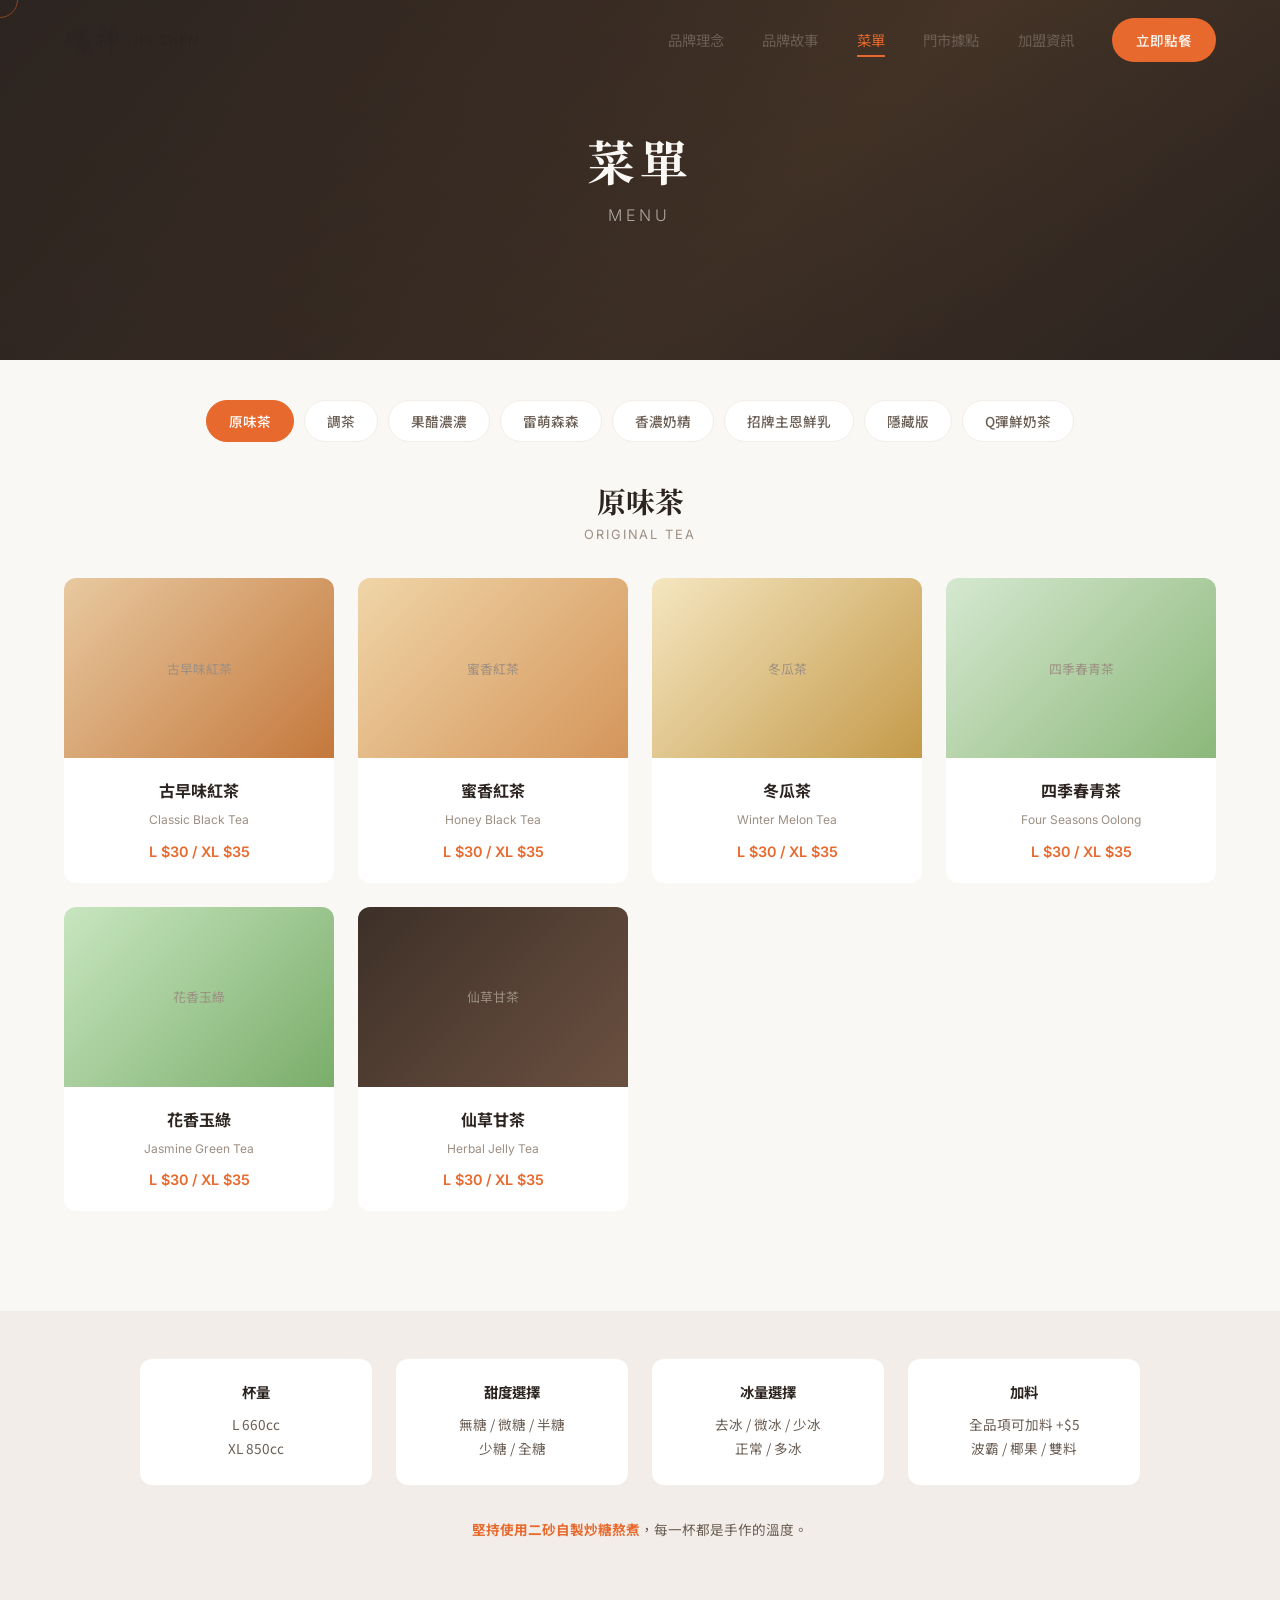
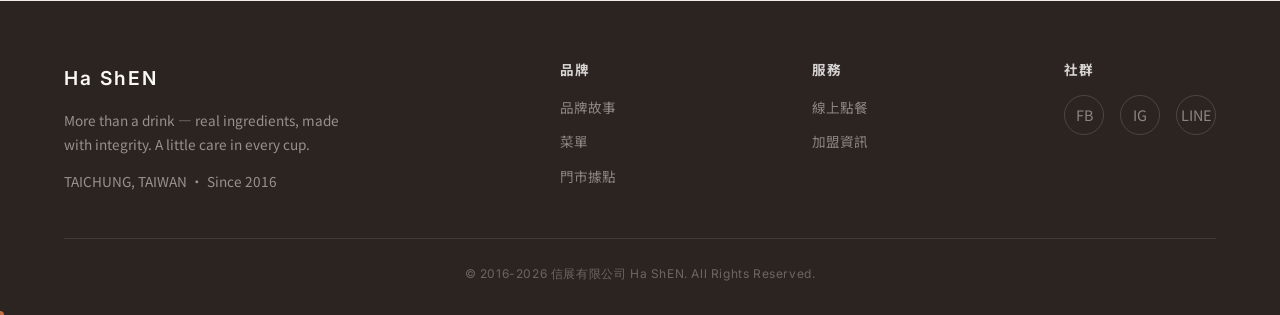
==== pages/menu.html @ 4e1b878f "Initial commit: 喝神手作茶飲 Ha ShEN 品牌官網" ====
<!DOCTYPE html>
<html lang="zh-Hant">
<head>
  <meta charset="UTF-8">
  <meta name="viewport" content="width=device-width, initial-scale=1.0">
  <meta name="description" content="喝神手作茶飲 Ha ShEN 完整菜單 — 原味茶、調茶、鮮奶茶、波霸系列，堅持手作好茶。">
  <meta name="keywords" content="喝神,Ha ShEN,菜單,手作茶飲,波霸鮮奶茶,台中飲料">
  <meta property="og:title" content="菜單 — 喝神手作茶飲 Ha ShEN">
  <meta property="og:description" content="嚴選原料、用心調製，從原味茶到招牌鮮奶系列，每一杯都是手作的堅持。">
  <meta property="og:type" content="website">
  <title>菜單 — 喝神手作茶飲 Ha ShEN</title>

  <!-- Google Fonts -->
  <link rel="preconnect" href="https://fonts.googleapis.com">
  <link rel="preconnect" href="https://fonts.gstatic.com" crossorigin>
  <link href="https://fonts.googleapis.com/css2?family=Inter:wght@300;400;500;600;700&family=Noto+Sans+TC:wght@300;400;500;700&family=Noto+Serif+TC:wght@400;600;700&family=Ma+Shan+Zheng&family=Liu+Jian+Mao+Cao&display=swap" rel="stylesheet">
  <link href="https://fonts.googleapis.com/css2?family=Ma+Shan+Zheng&display=swap" rel="stylesheet">
  <link href="https://fonts.googleapis.com/css2?family=Liu+Jian+Mao+Cao&display=swap" rel="stylesheet">

  <!-- Styles -->
  <link rel="stylesheet" href="../css/style.css">
  <link rel="stylesheet" href="../css/pages.css">

  <style>
    /* ===== Menu Page Hero ===== */
    .menu-hero {
      position: relative;
      height: 40vh;
      min-height: 320px;
      display: flex;
      align-items: center;
      justify-content: center;
      background: var(--color-bg-dark);
      overflow: hidden;
    }

    .menu-hero-bg {
      position: absolute;
      top: 0; left: 0; width: 100%; height: 100%;
      background: linear-gradient(135deg, #2C2420 0%, #3d2e24 40%, #4a3728 60%, #2C2420 100%);
    }

    .menu-hero-overlay {
      position: absolute;
      top: 0; left: 0; width: 100%; height: 100%;
      background: linear-gradient(180deg, rgba(44,36,32,0.2) 0%, rgba(44,36,32,0.5) 100%);
    }

    .menu-hero-content {
      position: relative;
      z-index: 2;
      text-align: center;
      color: var(--color-text-inverse);
    }

    .menu-hero-content h1 {
      font-family: var(--font-display);
      font-size: clamp(2rem, 5vw, 3rem);
      color: var(--color-text-inverse);
      margin-bottom: 8px;
      letter-spacing: 0.1em;
    }

    .menu-hero-content .menu-hero-en {
      font-family: var(--font-english);
      font-size: clamp(0.85rem, 1.5vw, 1rem);
      font-weight: 300;
      letter-spacing: 0.25em;
      opacity: 0.6;
      text-transform: uppercase;
    }

    /* ===== Category Tabs ===== */
    .menu-tabs-section {
      padding: 40px clamp(24px, 5vw, 80px) 0;
      background: var(--color-bg-primary);
    }

    .menu-tabs {
      display: flex;
      flex-wrap: wrap;
      justify-content: center;
      gap: 10px;
      max-width: 1200px;
      margin: 0 auto;
    }

    .menu-tab-btn {
      font-family: var(--font-heading);
      font-size: 0.85rem;
      font-weight: 500;
      padding: 10px 22px;
      border: 1.5px solid var(--color-bg-secondary);
      border-radius: var(--radius-full);
      background: var(--color-bg-card);
      color: var(--color-text-secondary);
      cursor: pointer;
      transition: all var(--duration-fast) var(--ease-smooth);
      white-space: nowrap;
    }

    .menu-tab-btn:hover {
      border-color: var(--color-brand-light);
      color: var(--color-brand);
    }

    .menu-tab-btn.active {
      background: var(--color-brand);
      color: #fff;
      border-color: var(--color-brand);
    }

    /* ===== Menu Grid ===== */
    .menu-content-section {
      padding: 40px clamp(24px, 5vw, 80px) clamp(60px, 10vw, 100px);
      background: var(--color-bg-primary);
    }

    .menu-panel {
      display: none;
      max-width: 1200px;
      margin: 0 auto;
    }

    .menu-panel.active {
      display: block;
    }

    .menu-panel-header {
      text-align: center;
      margin-bottom: 32px;
    }

    .menu-panel-header h2 {
      font-family: var(--font-display);
      font-size: clamp(1.3rem, 3vw, 1.8rem);
      margin-bottom: 4px;
    }

    .menu-panel-header .menu-panel-en {
      font-family: var(--font-english);
      font-size: 0.8rem;
      color: var(--color-text-tertiary);
      letter-spacing: 0.15em;
      text-transform: uppercase;
    }

    .menu-grid {
      display: grid;
      grid-template-columns: repeat(4, 1fr);
      gap: 24px;
    }

    .menu-card {
      background: var(--color-bg-card);
      border-radius: var(--radius-md);
      overflow: hidden;
      transition: all 0.4s var(--ease-smooth);
    }

    .menu-card:hover {
      transform: translateY(-6px);
      box-shadow: 0 20px 40px rgba(44, 36, 32, 0.1);
    }

    .menu-card-image {
      height: 180px;
      display: flex;
      align-items: center;
      justify-content: center;
      color: var(--color-text-tertiary);
      font-size: 0.8rem;
    }

    .menu-card-info {
      padding: 18px;
      text-align: center;
    }

    .menu-card-name {
      font-family: var(--font-heading);
      font-size: 1rem;
      font-weight: 700;
      margin-bottom: 4px;
      color: var(--color-text-primary);
    }

    .menu-card-name-en {
      font-family: var(--font-english);
      font-size: 0.75rem;
      color: var(--color-text-tertiary);
      margin-bottom: 8px;
    }

    .menu-card-price {
      font-family: var(--font-english);
      font-size: 0.9rem;
      font-weight: 600;
      color: var(--color-brand);
    }

    /* ===== Menu Info Footer ===== */
    .menu-info-section {
      padding: 48px clamp(24px, 5vw, 80px) 60px;
      background: var(--color-bg-secondary);
    }

    .menu-info-grid {
      display: grid;
      grid-template-columns: repeat(auto-fit, minmax(220px, 1fr));
      gap: 24px;
      max-width: 1000px;
      margin: 0 auto 32px;
    }

    .menu-info-card {
      background: var(--color-bg-card);
      border-radius: var(--radius-md);
      padding: 24px;
      text-align: center;
    }

    .menu-info-card h4 {
      font-family: var(--font-heading);
      font-size: 0.9rem;
      font-weight: 700;
      margin-bottom: 10px;
      color: var(--color-text-primary);
    }

    .menu-info-card p {
      font-size: 0.85rem;
      color: var(--color-text-secondary);
      line-height: 1.8;
    }

    .menu-note {
      text-align: center;
      max-width: 600px;
      margin: 0 auto;
      font-size: 0.85rem;
      color: var(--color-text-secondary);
      line-height: 1.8;
    }

    .menu-note strong {
      color: var(--color-brand);
    }

    /* ===== Responsive ===== */
    @media (max-width: 1024px) {
      .menu-grid {
        grid-template-columns: repeat(3, 1fr);
      }
    }

    @media (max-width: 768px) {
      .menu-grid {
        grid-template-columns: repeat(2, 1fr);
        gap: 16px;
      }

      .menu-tabs {
        gap: 8px;
      }

      .menu-tab-btn {
        font-size: 0.8rem;
        padding: 8px 16px;
      }

      .menu-card-image {
        height: 140px;
      }
    }

    @media (max-width: 480px) {
      .menu-grid {
        grid-template-columns: repeat(2, 1fr);
        gap: 12px;
      }

      .menu-card-info {
        padding: 14px 12px;
      }

      .menu-card-name {
        font-size: 0.9rem;
      }
    }
  </style>
  <link href="https://fonts.googleapis.com/css2?family=Ma+Shan+Zheng&display=swap" rel="stylesheet">
  <link href="https://fonts.googleapis.com/css2?family=Liu+Jian+Mao+Cao&display=swap" rel="stylesheet">
  </head>
<body>

  <!-- ========== NAVIGATION ========== -->
  <nav class="navbar scrolled">
    <a href="../index.html" class="nav-logo">
      <span class="nav-logo-calligraphy">喝神</span>
      <span class="nav-logo-text">Ha ShEN</span>
    </a>

    <div class="nav-links">
      <a href="../index.html#philosophy" class="nav-link">品牌理念</a>
      <a href="about.html" class="nav-link">品牌故事</a>
      <a href="menu.html" class="nav-link active">菜單</a>
      <a href="stores.html" class="nav-link">門市據點</a>
      <a href="franchise.html" class="nav-link">加盟資訊</a>
      <a href="order.html" class="nav-order-btn">立即點餐</a>
    </div>

    <button class="nav-toggle" aria-label="選單">
      <span></span>
      <span></span>
      <span></span>
    </button>
  </nav>

  <!-- ========== HERO ========== -->
  <section class="menu-hero">
    <div class="menu-hero-bg"></div>
    <div class="menu-hero-overlay"></div>
    <div class="menu-hero-content reveal">
      <h1>菜單</h1>
      <p class="menu-hero-en">Menu</p>
    </div>
  </section>

  <!-- ========== CATEGORY TABS ========== -->
  <div class="menu-tabs-section reveal">
    <div class="menu-tabs">
      <button class="menu-tab-btn active" data-tab="original">原味茶</button>
      <button class="menu-tab-btn" data-tab="blended">調茶</button>
      <button class="menu-tab-btn" data-tab="vinegar">果醋濃濃</button>
      <button class="menu-tab-btn" data-tab="lemon">雷萌森森</button>
      <button class="menu-tab-btn" data-tab="creamy">香濃奶精</button>
      <button class="menu-tab-btn" data-tab="fresh-milk">招牌主恩鮮乳</button>
      <button class="menu-tab-btn" data-tab="hidden">隱藏版</button>
      <button class="menu-tab-btn" data-tab="boba">Q彈鮮奶茶</button>
    </div>
  </div>

  <!-- ========== MENU PANELS ========== -->
  <div class="menu-content-section">

    <!-- 原味茶 Original Tea -->
    <div class="menu-panel active" id="panel-original">
      <div class="menu-panel-header reveal">
        <h2>原味茶</h2>
        <p class="menu-panel-en">Original Tea</p>
      </div>
      <div class="menu-grid stagger-children">
        <div class="menu-card reveal">
          <div class="menu-card-image" style="background:linear-gradient(135deg,#e8c9a0,#c4783c);">古早味紅茶</div>
          <div class="menu-card-info">
            <div class="menu-card-name">古早味紅茶</div>
            <div class="menu-card-name-en">Classic Black Tea</div>
            <div class="menu-card-price">L $30 / XL $35</div>
          </div>
        </div>
        <div class="menu-card reveal">
          <div class="menu-card-image" style="background:linear-gradient(135deg,#f0d5a8,#d4955a);">蜜香紅茶</div>
          <div class="menu-card-info">
            <div class="menu-card-name">蜜香紅茶</div>
            <div class="menu-card-name-en">Honey Black Tea</div>
            <div class="menu-card-price">L $30 / XL $35</div>
          </div>
        </div>
        <div class="menu-card reveal">
          <div class="menu-card-image" style="background:linear-gradient(135deg,#f5e6c0,#c49a4a);">冬瓜茶</div>
          <div class="menu-card-info">
            <div class="menu-card-name">冬瓜茶</div>
            <div class="menu-card-name-en">Winter Melon Tea</div>
            <div class="menu-card-price">L $30 / XL $35</div>
          </div>
        </div>
        <div class="menu-card reveal">
          <div class="menu-card-image" style="background:linear-gradient(135deg,#d5e8d0,#8cb87a);">四季春青茶</div>
          <div class="menu-card-info">
            <div class="menu-card-name">四季春青茶</div>
            <div class="menu-card-name-en">Four Seasons Oolong</div>
            <div class="menu-card-price">L $30 / XL $35</div>
          </div>
        </div>
        <div class="menu-card reveal">
          <div class="menu-card-image" style="background:linear-gradient(135deg,#c8e6c0,#7aad6a);">花香玉綠</div>
          <div class="menu-card-info">
            <div class="menu-card-name">花香玉綠</div>
            <div class="menu-card-name-en">Jasmine Green Tea</div>
            <div class="menu-card-price">L $30 / XL $35</div>
          </div>
        </div>
        <div class="menu-card reveal">
          <div class="menu-card-image" style="background:linear-gradient(135deg,#3d3028,#6b5040);">仙草甘茶</div>
          <div class="menu-card-info">
            <div class="menu-card-name">仙草甘茶</div>
            <div class="menu-card-name-en">Herbal Jelly Tea</div>
            <div class="menu-card-price">L $30 / XL $35</div>
          </div>
        </div>
      </div>
    </div>

    <!-- 調茶 Blended Tea -->
    <div class="menu-panel" id="panel-blended">
      <div class="menu-panel-header reveal">
        <h2>調茶</h2>
        <p class="menu-panel-en">Blended Tea</p>
      </div>
      <div class="menu-grid stagger-children">
        <div class="menu-card reveal">
          <div class="menu-card-image" style="background:linear-gradient(135deg,#d5c8b0,#a08060);">文山青紅茶</div>
          <div class="menu-card-info">
            <div class="menu-card-name">文山青紅茶</div>
            <div class="menu-card-name-en">Wenshan Oolong Black Tea</div>
            <div class="menu-card-price">L $30 / XL $35</div>
          </div>
        </div>
        <div class="menu-card reveal">
          <div class="menu-card-image" style="background:linear-gradient(135deg,#f5edd8,#d4b88a);">紅茶豆漿</div>
          <div class="menu-card-info">
            <div class="menu-card-name">紅茶豆漿</div>
            <div class="menu-card-name-en">Black Tea Soy Milk</div>
            <div class="menu-card-price">L $45 / XL $50</div>
          </div>
        </div>
        <div class="menu-card reveal">
          <div class="menu-card-image" style="background:linear-gradient(135deg,#f5e8c0,#d4b06a);">冬瓜豆漿</div>
          <div class="menu-card-info">
            <div class="menu-card-name">冬瓜豆漿</div>
            <div class="menu-card-name-en">Winter Melon Soy Milk</div>
            <div class="menu-card-price">L $45 / XL $50</div>
          </div>
        </div>
        <div class="menu-card reveal">
          <div class="menu-card-image" style="background:linear-gradient(135deg,#e8c9a0,#b08050);">冬瓜紅茶</div>
          <div class="menu-card-info">
            <div class="menu-card-name">冬瓜紅茶</div>
            <div class="menu-card-name-en">Winter Melon Black Tea</div>
            <div class="menu-card-price">L $30 / XL $35</div>
          </div>
        </div>
        <div class="menu-card reveal">
          <div class="menu-card-image" style="background:linear-gradient(135deg,#d0e0c0,#90a870);">冬瓜青茶</div>
          <div class="menu-card-info">
            <div class="menu-card-name">冬瓜青茶</div>
            <div class="menu-card-name-en">Winter Melon Oolong</div>
            <div class="menu-card-price">L $30 / XL $35</div>
          </div>
        </div>
        <div class="menu-card reveal">
          <div class="menu-card-image" style="background:linear-gradient(135deg,#f5e4c0,#e2c060);">冬瓜多多</div>
          <div class="menu-card-info">
            <div class="menu-card-name">冬瓜多多</div>
            <div class="menu-card-name-en">Winter Melon Yakult</div>
            <div class="menu-card-price">L $50 / XL $55</div>
          </div>
        </div>
        <div class="menu-card reveal">
          <div class="menu-card-image" style="background:linear-gradient(135deg,#c8e0b8,#88b868);">青茶多多</div>
          <div class="menu-card-info">
            <div class="menu-card-name">青茶多多</div>
            <div class="menu-card-name-en">Oolong Yakult</div>
            <div class="menu-card-price">L $50 / XL $55</div>
          </div>
        </div>
        <div class="menu-card reveal">
          <div class="menu-card-image" style="background:linear-gradient(135deg,#c0e8b0,#78b060);">綠茶多多</div>
          <div class="menu-card-info">
            <div class="menu-card-name">綠茶多多</div>
            <div class="menu-card-name-en">Green Tea Yakult</div>
            <div class="menu-card-price">L $50 / XL $55</div>
          </div>
        </div>
        <div class="menu-card reveal">
          <div class="menu-card-image" style="background:linear-gradient(135deg,#4a3828,#7a5840);">仙草甘紅茶</div>
          <div class="menu-card-info">
            <div class="menu-card-name">仙草甘紅茶</div>
            <div class="menu-card-name-en">Herbal Jelly Black Tea</div>
            <div class="menu-card-price">L $30 / XL $35</div>
          </div>
        </div>
        <div class="menu-card reveal">
          <div class="menu-card-image" style="background:linear-gradient(135deg,#5a4830,#8a6848);">仙草甘冬瓜</div>
          <div class="menu-card-info">
            <div class="menu-card-name">仙草甘冬瓜</div>
            <div class="menu-card-name-en">Herbal Jelly Winter Melon</div>
            <div class="menu-card-price">L $30 / XL $35</div>
          </div>
        </div>
      </div>
    </div>

    <!-- 果醋濃濃 Fruit Vinegar -->
    <div class="menu-panel" id="panel-vinegar">
      <div class="menu-panel-header reveal">
        <h2>果醋濃濃</h2>
        <p class="menu-panel-en">Fruit Vinegar</p>
      </div>
      <div class="menu-grid stagger-children">
        <div class="menu-card reveal">
          <div class="menu-card-image" style="background:linear-gradient(135deg,#f5d0b0,#d4704a);">蘋果醋飲</div>
          <div class="menu-card-info">
            <div class="menu-card-name">蘋果醋飲</div>
            <div class="menu-card-name-en">Apple Vinegar Drink</div>
            <div class="menu-card-price">$45</div>
          </div>
        </div>
        <div class="menu-card reveal">
          <div class="menu-card-image" style="background:linear-gradient(135deg,#e8a0a0,#c04060);">蔓越莓醋飲</div>
          <div class="menu-card-info">
            <div class="menu-card-name">蔓越莓醋飲</div>
            <div class="menu-card-name-en">Cranberry Vinegar Drink</div>
            <div class="menu-card-price">$45</div>
          </div>
        </div>
      </div>
    </div>

    <!-- 雷萌森森 Lemon Series -->
    <div class="menu-panel" id="panel-lemon">
      <div class="menu-panel-header reveal">
        <h2>雷萌森森</h2>
        <p class="menu-panel-en">Lemon Series</p>
      </div>
      <div class="menu-grid stagger-children">
        <div class="menu-card reveal">
          <div class="menu-card-image" style="background:linear-gradient(135deg,#f8e8a0,#d4a030);">檸檬紅茶</div>
          <div class="menu-card-info">
            <div class="menu-card-name">檸檬紅茶</div>
            <div class="menu-card-name-en">Lemon Black Tea</div>
            <div class="menu-card-price">L $45 / XL $50</div>
          </div>
        </div>
        <div class="menu-card reveal">
          <div class="menu-card-image" style="background:linear-gradient(135deg,#f8e0a0,#c4a040);">冬瓜檸檬</div>
          <div class="menu-card-info">
            <div class="menu-card-name">冬瓜檸檬</div>
            <div class="menu-card-name-en">Winter Melon Lemon</div>
            <div class="menu-card-price">L $45 / XL $50</div>
          </div>
        </div>
        <div class="menu-card reveal">
          <div class="menu-card-image" style="background:linear-gradient(135deg,#d8e8a0,#a0b840);">檸檬青茶</div>
          <div class="menu-card-info">
            <div class="menu-card-name">檸檬青茶</div>
            <div class="menu-card-name-en">Lemon Oolong Tea</div>
            <div class="menu-card-price">L $45 / XL $50</div>
          </div>
        </div>
        <div class="menu-card reveal">
          <div class="menu-card-image" style="background:linear-gradient(135deg,#c8e8a0,#88b840);">檸檬綠茶</div>
          <div class="menu-card-info">
            <div class="menu-card-name">檸檬綠茶</div>
            <div class="menu-card-name-en">Lemon Green Tea</div>
            <div class="menu-card-price">L $45 / XL $50</div>
          </div>
        </div>
      </div>
    </div>

    <!-- 香濃奶精 Creamy Milk Tea -->
    <div class="menu-panel" id="panel-creamy">
      <div class="menu-panel-header reveal">
        <h2>香濃奶精</h2>
        <p class="menu-panel-en">Creamy Milk Tea</p>
      </div>
      <div class="menu-grid stagger-children">
        <div class="menu-card reveal">
          <div class="menu-card-image" style="background:linear-gradient(135deg,#f5e6d3,#d4a574);">香濃奶茶</div>
          <div class="menu-card-info">
            <div class="menu-card-name">香濃奶茶</div>
            <div class="menu-card-name-en">Creamy Milk Tea</div>
            <div class="menu-card-price">L $50 / XL $55</div>
          </div>
        </div>
        <div class="menu-card reveal">
          <div class="menu-card-image" style="background:linear-gradient(135deg,#e8d5c0,#c49a6c);">波霸香濃奶茶</div>
          <div class="menu-card-info">
            <div class="menu-card-name">波霸香濃奶茶</div>
            <div class="menu-card-name-en">Boba Creamy Milk Tea</div>
            <div class="menu-card-price">L $50 / XL $55</div>
          </div>
        </div>
        <div class="menu-card reveal">
          <div class="menu-card-image" style="background:linear-gradient(135deg,#f0dcc0,#c4906c);">椰果香濃奶茶</div>
          <div class="menu-card-info">
            <div class="menu-card-name">椰果香濃奶茶</div>
            <div class="menu-card-name-en">Coconut Jelly Creamy Milk Tea</div>
            <div class="menu-card-price">L $50 / XL $55</div>
          </div>
        </div>
      </div>
    </div>

    <!-- 招牌主恩鮮乳 Fresh Milk Series -->
    <div class="menu-panel" id="panel-fresh-milk">
      <div class="menu-panel-header reveal">
        <h2>招牌主恩鮮乳</h2>
        <p class="menu-panel-en">Fresh Milk Series</p>
      </div>
      <div class="menu-grid stagger-children">
        <div class="menu-card reveal">
          <div class="menu-card-image" style="background:linear-gradient(135deg,#f5e6d3,#c4783c);">紅茶拿鐵</div>
          <div class="menu-card-info">
            <div class="menu-card-name">紅茶拿鐵</div>
            <div class="menu-card-name-en">Black Tea Latte</div>
            <div class="menu-card-price">L $55 / XL $60</div>
          </div>
        </div>
        <div class="menu-card reveal">
          <div class="menu-card-image" style="background:linear-gradient(135deg,#f5eacc,#d4a86a);">冬瓜鮮奶</div>
          <div class="menu-card-info">
            <div class="menu-card-name">冬瓜鮮奶</div>
            <div class="menu-card-name-en">Winter Melon Fresh Milk</div>
            <div class="menu-card-price">L $55 / XL $60</div>
          </div>
        </div>
        <div class="menu-card reveal">
          <div class="menu-card-image" style="background:linear-gradient(135deg,#d8ead0,#90b880);">青茶拿鐵</div>
          <div class="menu-card-info">
            <div class="menu-card-name">青茶拿鐵</div>
            <div class="menu-card-name-en">Oolong Tea Latte</div>
            <div class="menu-card-price">L $55 / XL $60</div>
          </div>
        </div>
        <div class="menu-card reveal">
          <div class="menu-card-image" style="background:linear-gradient(135deg,#c8e8c0,#78b060);">綠茶拿鐵</div>
          <div class="menu-card-info">
            <div class="menu-card-name">綠茶拿鐵</div>
            <div class="menu-card-name-en">Green Tea Latte</div>
            <div class="menu-card-price">L $55 / XL $60</div>
          </div>
        </div>
        <div class="menu-card reveal">
          <div class="menu-card-image" style="background:linear-gradient(135deg,#4a3828,#7a5840);">仙草甘拿鐵</div>
          <div class="menu-card-info">
            <div class="menu-card-name">仙草甘拿鐵</div>
            <div class="menu-card-name-en">Herbal Jelly Latte</div>
            <div class="menu-card-price">L $55 / XL $60</div>
          </div>
        </div>
        <div class="menu-card reveal">
          <div class="menu-card-image" style="background:linear-gradient(135deg,#e8c8a0,#a06830);">焦糖拿鐵</div>
          <div class="menu-card-info">
            <div class="menu-card-name">焦糖拿鐵</div>
            <div class="menu-card-name-en">Caramel Latte</div>
            <div class="menu-card-price">L $60 / XL $65</div>
          </div>
        </div>
        <div class="menu-card reveal">
          <div class="menu-card-image" style="background:linear-gradient(135deg,#d8c0a0,#906030);">榛果拿鐵</div>
          <div class="menu-card-info">
            <div class="menu-card-name">榛果拿鐵</div>
            <div class="menu-card-name-en">Hazelnut Latte</div>
            <div class="menu-card-price">L $60 / XL $65</div>
          </div>
        </div>
      </div>
    </div>

    <!-- 隱藏版 Hidden Menu -->
    <div class="menu-panel" id="panel-hidden">
      <div class="menu-panel-header reveal">
        <h2>隱藏版</h2>
        <p class="menu-panel-en">Hidden Menu</p>
      </div>
      <div class="menu-grid stagger-children">
        <div class="menu-card reveal">
          <div class="menu-card-image" style="background:linear-gradient(135deg,#f5dcc0,#c4783c);">可樂奶</div>
          <div class="menu-card-info">
            <div class="menu-card-name">可樂奶</div>
            <div class="menu-card-name-en">Cola Milk (Fixed Sugar)</div>
            <div class="menu-card-price">L $50 / XL $55</div>
          </div>
        </div>
      </div>
    </div>

    <!-- Q彈鮮奶茶 Boba Fresh Milk -->
    <div class="menu-panel" id="panel-boba">
      <div class="menu-panel-header reveal">
        <h2>Q彈鮮奶茶</h2>
        <p class="menu-panel-en">Boba Fresh Milk</p>
      </div>
      <div class="menu-grid stagger-children">
        <div class="menu-card reveal">
          <div class="menu-card-image" style="background:linear-gradient(135deg,#f5e6d3,#d4a574);">波霸鮮奶茶</div>
          <div class="menu-card-info">
            <div class="menu-card-name">波霸鮮奶茶</div>
            <div class="menu-card-name-en">Boba Fresh Milk Tea</div>
            <div class="menu-card-price">L $55 / XL $60</div>
          </div>
        </div>
        <div class="menu-card reveal">
          <div class="menu-card-image" style="background:linear-gradient(135deg,#f5eacc,#d4a86a);">波霸冬瓜鮮奶</div>
          <div class="menu-card-info">
            <div class="menu-card-name">波霸冬瓜鮮奶</div>
            <div class="menu-card-name-en">Boba Winter Melon Milk</div>
            <div class="menu-card-price">L $55 / XL $60</div>
          </div>
        </div>
        <div class="menu-card reveal">
          <div class="menu-card-image" style="background:linear-gradient(135deg,#d8ead0,#90b880);">波霸青茶拿鐵</div>
          <div class="menu-card-info">
            <div class="menu-card-name">波霸青茶拿鐵</div>
            <div class="menu-card-name-en">Boba Oolong Latte</div>
            <div class="menu-card-price">L $55 / XL $60</div>
          </div>
        </div>
        <div class="menu-card reveal">
          <div class="menu-card-image" style="background:linear-gradient(135deg,#c8e8c0,#78b060);">波霸綠茶拿鐵</div>
          <div class="menu-card-info">
            <div class="menu-card-name">波霸綠茶拿鐵</div>
            <div class="menu-card-name-en">Boba Green Tea Latte</div>
            <div class="menu-card-price">L $55 / XL $60</div>
          </div>
        </div>
        <div class="menu-card reveal">
          <div class="menu-card-image" style="background:linear-gradient(135deg,#4a3828,#7a5840);">波霸仙草甘拿鐵</div>
          <div class="menu-card-info">
            <div class="menu-card-name">波霸仙草甘拿鐵</div>
            <div class="menu-card-name-en">Boba Herbal Jelly Latte</div>
            <div class="menu-card-price">L $55 / XL $60</div>
          </div>
        </div>
        <div class="menu-card reveal">
          <div class="menu-card-image" style="background:linear-gradient(135deg,#e8c8a0,#a06830);">波霸焦糖拿鐵</div>
          <div class="menu-card-info">
            <div class="menu-card-name">波霸焦糖拿鐵</div>
            <div class="menu-card-name-en">Boba Caramel Latte</div>
            <div class="menu-card-price">L $60 / XL $65</div>
          </div>
        </div>
        <div class="menu-card reveal">
          <div class="menu-card-image" style="background:linear-gradient(135deg,#d8c0a0,#906030);">波霸榛果拿鐵</div>
          <div class="menu-card-info">
            <div class="menu-card-name">波霸榛果拿鐵</div>
            <div class="menu-card-name-en">Boba Hazelnut Latte</div>
            <div class="menu-card-price">L $60 / XL $65</div>
          </div>
        </div>
        <div class="menu-card reveal">
          <div class="menu-card-image" style="background:linear-gradient(135deg,#f0e0cc,#c49a6c);">椰果鮮奶茶</div>
          <div class="menu-card-info">
            <div class="menu-card-name">椰果鮮奶茶</div>
            <div class="menu-card-name-en">Coconut Jelly Milk Tea</div>
            <div class="menu-card-price">L $55 / XL $60</div>
          </div>
        </div>
        <div class="menu-card reveal">
          <div class="menu-card-image" style="background:linear-gradient(135deg,#f0e4c0,#c4a06a);">椰果冬瓜鮮奶</div>
          <div class="menu-card-info">
            <div class="menu-card-name">椰果冬瓜鮮奶</div>
            <div class="menu-card-name-en">Coconut Jelly Winter Melon Milk</div>
            <div class="menu-card-price">L $55 / XL $60</div>
          </div>
        </div>
        <div class="menu-card reveal">
          <div class="menu-card-image" style="background:linear-gradient(135deg,#d0e4c8,#88b078);">椰果青茶拿鐵</div>
          <div class="menu-card-info">
            <div class="menu-card-name">椰果青茶拿鐵</div>
            <div class="menu-card-name-en">Coconut Jelly Oolong Latte</div>
            <div class="menu-card-price">L $55 / XL $60</div>
          </div>
        </div>
        <div class="menu-card reveal">
          <div class="menu-card-image" style="background:linear-gradient(135deg,#c0e0b8,#70a858);">椰果綠茶拿鐵</div>
          <div class="menu-card-info">
            <div class="menu-card-name">椰果綠茶拿鐵</div>
            <div class="menu-card-name-en">Coconut Jelly Green Tea Latte</div>
            <div class="menu-card-price">L $55 / XL $60</div>
          </div>
        </div>
        <div class="menu-card reveal">
          <div class="menu-card-image" style="background:linear-gradient(135deg,#483828,#704838);">椰果仙草甘拿鐵</div>
          <div class="menu-card-info">
            <div class="menu-card-name">椰果仙草甘拿鐵</div>
            <div class="menu-card-name-en">Coconut Jelly Herbal Latte</div>
            <div class="menu-card-price">L $55 / XL $60</div>
          </div>
        </div>
        <div class="menu-card reveal">
          <div class="menu-card-image" style="background:linear-gradient(135deg,#e0c098,#986028);">椰果焦糖拿鐵</div>
          <div class="menu-card-info">
            <div class="menu-card-name">椰果焦糖拿鐵</div>
            <div class="menu-card-name-en">Coconut Jelly Caramel Latte</div>
            <div class="menu-card-price">L $60 / XL $65</div>
          </div>
        </div>
        <div class="menu-card reveal">
          <div class="menu-card-image" style="background:linear-gradient(135deg,#d0b898,#885828);">椰果榛果拿鐵</div>
          <div class="menu-card-info">
            <div class="menu-card-name">椰果榛果拿鐵</div>
            <div class="menu-card-name-en">Coconut Jelly Hazelnut Latte</div>
            <div class="menu-card-price">L $60 / XL $65</div>
          </div>
        </div>
      </div>
    </div>

  </div>

  <!-- ========== MENU INFO ========== -->
  <section class="menu-info-section">
    <div class="menu-info-grid stagger-children">
      <div class="menu-info-card reveal">
        <h4>杯量</h4>
        <p>L 660cc<br>XL 850cc</p>
      </div>
      <div class="menu-info-card reveal">
        <h4>甜度選擇</h4>
        <p>無糖 / 微糖 / 半糖<br>少糖 / 全糖</p>
      </div>
      <div class="menu-info-card reveal">
        <h4>冰量選擇</h4>
        <p>去冰 / 微冰 / 少冰<br>正常 / 多冰</p>
      </div>
      <div class="menu-info-card reveal">
        <h4>加料</h4>
        <p>全品項可加料 +$5<br>波霸 / 椰果 / 雙料</p>
      </div>
    </div>
    <div class="menu-note reveal">
      <strong>堅持使用二砂自製炒糖熬煮</strong>，每一杯都是手作的溫度。
    </div>
  </section>

  <!-- ========== FOOTER ========== -->
  <footer class="footer">
    <div class="footer-content">
      <div class="footer-brand">
        <div class="footer-brand-name font-english">Ha ShEN</div>
        <p class="footer-brand-desc">
          More than a drink — real ingredients, made with integrity. A little care in every cup.
        </p>
        <p class="footer-brand-desc" style="margin-top:12px;">
          TAICHUNG, TAIWAN · Since 2016
        </p>
      </div>

      <div class="footer-links-group">
        <h5>品牌</h5>
        <a href="about.html">品牌故事</a>
        <a href="menu.html">菜單</a>
        <a href="stores.html">門市據點</a>
      </div>

      <div class="footer-links-group">
        <h5>服務</h5>
        <a href="order.html">線上點餐</a>
        <a href="franchise.html">加盟資訊</a>
      </div>

      <div class="footer-links-group">
        <h5>社群</h5>
        <div class="footer-social">
          <a href="https://www.facebook.com/people/%E5%96%9D%E7%A5%9E%E6%89%8B%E4%BD%9C%E8%8C%B6%E9%A3%B2_%E7%B8%BD%E9%83%A8/61552195955684/" target="_blank" rel="noopener" aria-label="Facebook">FB</a>
          <a href="#" aria-label="Instagram">IG</a>
          <a href="#" aria-label="LINE">LINE</a>
        </div>
      </div>
    </div>

    <div class="footer-bottom">
      <p class="footer-copyright">&copy; 2016-2026 信展有限公司 Ha ShEN. All Rights Reserved.</p>
    </div>
  </footer>

  <!-- Back to Top -->
  <button class="back-to-top" aria-label="回到頂部">&uarr;</button>

  <!-- Scripts -->
  <script src="../js/main.js"></script>

  <!-- Tab Switching Logic -->
  <script>
    (function () {
      const tabButtons = document.querySelectorAll('.menu-tab-btn');
      const panels = document.querySelectorAll('.menu-panel');

      tabButtons.forEach(function (btn) {
        btn.addEventListener('click', function () {
          // Remove active from all buttons
          tabButtons.forEach(function (b) { b.classList.remove('active'); });
          // Remove active from all panels
          panels.forEach(function (p) { p.classList.remove('active'); });

          // Set active on clicked button
          btn.classList.add('active');

          // Show corresponding panel
          var tabId = btn.getAttribute('data-tab');
          var targetPanel = document.getElementById('panel-' + tabId);
          if (targetPanel) {
            targetPanel.classList.add('active');
          }

          // Re-trigger reveal animations for newly visible cards
          var revealEls = targetPanel.querySelectorAll('.reveal');
          revealEls.forEach(function (el) {
            el.classList.remove('animate-in');
          });
          setTimeout(function () {
            revealEls.forEach(function (el, i) {
              setTimeout(function () {
                el.classList.add('animate-in');
              }, i * 60);
            });
          }, 50);

          // Re-trigger stagger animations
          var staggerContainers = targetPanel.querySelectorAll('.stagger-children');
          staggerContainers.forEach(function (container) {
            container.classList.remove('animate-in');
            setTimeout(function () {
              container.classList.add('animate-in');
            }, 100);
          });
        });
      });

      // Trigger initial animations for the first active panel
      setTimeout(function () {
        var activePanel = document.querySelector('.menu-panel.active');
        if (activePanel) {
          activePanel.querySelectorAll('.reveal').forEach(function (el, i) {
            setTimeout(function () {
              el.classList.add('animate-in');
            }, 200 + i * 60);
          });
          activePanel.querySelectorAll('.stagger-children').forEach(function (container) {
            setTimeout(function () {
              container.classList.add('animate-in');
            }, 300);
          });
        }

        // Animate hero and tabs
        document.querySelectorAll('.menu-hero .reveal, .menu-tabs-section.reveal').forEach(function (el) {
          el.classList.add('animate-in');
        });

        // Animate info section
        document.querySelectorAll('.menu-info-section .reveal').forEach(function (el, i) {
          setTimeout(function () {
            el.classList.add('animate-in');
          }, i * 100);
        });
        document.querySelectorAll('.menu-info-section .stagger-children').forEach(function (container) {
          setTimeout(function () {
            container.classList.add('animate-in');
          }, 200);
        });
      }, 100);
    })();
  </script>
</body>
</html>
---- css/style.css ----
/* ============================================
   喝神手作茶飲 Ha ShEN — Brand Website
   Global Styles & Design System
   ============================================ */

/* --- CSS Custom Properties (Design Tokens) --- */
:root {
  /* Brand Colors */
  --color-brand: #E8692D;          /* PANTONE 1585C approximation */
  --color-brand-light: #F28C5A;
  --color-brand-dark: #C4551F;

  /* Neutral Palette */
  --color-bg-primary: #FAF8F5;     /* Warm off-white */
  --color-bg-secondary: #F2EDE8;   /* Slightly darker warm */
  --color-bg-dark: #2C2420;        /* Dark charcoal brown */
  --color-bg-card: #FFFFFF;

  /* Text Colors */
  --color-text-primary: #2C2420;   /* Dark charcoal brown */
  --color-text-secondary: #6B5E54; /* Muted brown */
  --color-text-tertiary: #9C8E82;  /* Light brown */
  --color-text-inverse: #FAF8F5;   /* For dark backgrounds */

  /* Accent Colors */
  --color-gold: #C5A467;           /* Subtle gold for lines */
  --color-gold-light: #D4B87A;
  --color-tea-brown: #8B6914;      /* Tea brown */

  /* Glass Effect */
  --glass-bg: rgba(250, 248, 245, 0.72);
  --glass-border: rgba(255, 255, 255, 0.3);
  --glass-shadow: rgba(44, 36, 32, 0.08);

  /* Typography */
  --font-display: 'Noto Serif TC', serif;
  --font-heading: 'Noto Sans TC', sans-serif;
  --font-body: 'Noto Sans TC', sans-serif;
  --font-english: 'Inter', sans-serif;

  /* Spacing */
  --space-xs: 0.5rem;
  --space-sm: 1rem;
  --space-md: 2rem;
  --space-lg: 4rem;
  --space-xl: 6rem;
  --space-2xl: 10rem;

  /* Transition */
  --ease-smooth: cubic-bezier(0.25, 0.46, 0.45, 0.94);
  --ease-bounce: cubic-bezier(0.34, 1.56, 0.64, 1);
  --ease-out-expo: cubic-bezier(0.16, 1, 0.3, 1);
  --duration-fast: 0.2s;
  --duration-normal: 0.4s;
  --duration-slow: 0.8s;

  /* Border Radius */
  --radius-sm: 6px;
  --radius-md: 12px;
  --radius-lg: 20px;
  --radius-full: 9999px;

  /* Z-Index Scale */
  --z-splash: 10000;
  --z-cursor: 9000;
  --z-nav: 1000;
  --z-modal: 2000;
  --z-back-top: 500;
}

/* --- Reset & Base --- */
*, *::before, *::after {
  margin: 0;
  padding: 0;
  box-sizing: border-box;
}

html {
  font-size: 16px;
  scroll-behavior: smooth;
  -webkit-font-smoothing: antialiased;
  -moz-osx-font-smoothing: grayscale;
  cursor: none;
}

body {
  font-family: var(--font-body);
  color: var(--color-text-primary);
  background-color: var(--color-bg-primary);
  line-height: 1.8;
  overflow-x: hidden;
  cursor: none;
}

/* Hide default cursor on all interactive elements */
a, button, input, textarea, select, label, [role="button"] {
  cursor: none;
}

img {
  max-width: 100%;
  height: auto;
  display: block;
}

a {
  text-decoration: none;
  color: inherit;
  transition: color var(--duration-fast) var(--ease-smooth);
}

ul, ol {
  list-style: none;
}

/* --- Typography --- */
h1, h2, h3, h4, h5, h6 {
  font-family: var(--font-heading);
  font-weight: 700;
  line-height: 1.3;
  color: var(--color-text-primary);
}

h1 { font-size: clamp(2rem, 5vw, 3.5rem); }
h2 { font-size: clamp(1.5rem, 3.5vw, 2.5rem); }
h3 { font-size: clamp(1.2rem, 2.5vw, 1.75rem); }
h4 { font-size: clamp(1rem, 2vw, 1.25rem); }

.font-display {
  font-family: var(--font-display);
}

.font-english {
  font-family: var(--font-english);
  letter-spacing: 0.05em;
}

.text-brand { color: var(--color-brand); }
.text-gold { color: var(--color-gold); }
.text-secondary { color: var(--color-text-secondary); }

/* --- Custom Cursor --- */
.cursor-dot {
  position: fixed;
  width: 8px;
  height: 8px;
  background: var(--color-brand);
  border-radius: 50%;
  pointer-events: none;
  z-index: var(--z-cursor);
  transform: translate(-50%, -50%);
  transition: width 0.3s var(--ease-smooth),
              height 0.3s var(--ease-smooth),
              background 0.3s var(--ease-smooth),
              border 0.3s var(--ease-smooth);
  mix-blend-mode: exclusion;
}

.cursor-ring {
  position: fixed;
  width: 36px;
  height: 36px;
  border: 1.5px solid var(--color-brand);
  border-radius: 50%;
  pointer-events: none;
  z-index: var(--z-cursor);
  transform: translate(-50%, -50%);
  transition: width 0.4s var(--ease-smooth),
              height 0.4s var(--ease-smooth),
              border-color 0.4s var(--ease-smooth),
              opacity 0.4s var(--ease-smooth);
  opacity: 0.5;
}

.cursor-hover .cursor-dot {
  width: 12px;
  height: 12px;
  background: transparent;
  border: 2px solid var(--color-brand);
}

.cursor-hover .cursor-ring {
  width: 52px;
  height: 52px;
  opacity: 0.3;
}

/* --- Calligraphy Font --- */
.font-calligraphy {
  font-family: 'Ma Shan Zheng', 'Liu Jian Mao Cao', cursive;
}

/* --- Splash Screen --- */
.splash-screen {
  position: fixed;
  top: 0;
  left: 0;
  width: 100%;
  height: 100%;
  background: var(--color-bg-dark);
  display: flex;
  flex-direction: column;
  align-items: center;
  justify-content: center;
  z-index: var(--z-splash);
  transition: opacity 0.8s var(--ease-smooth);
}

.splash-screen.fade-out {
  opacity: 0;
  pointer-events: none;
}

.splash-logo-container {
  display: flex;
  flex-direction: column;
  align-items: center;
  gap: 16px;
}

/* Calligraphy text container */
.splash-calligraphy-text {
  display: flex;
  gap: 8px;
  position: relative;
}

/* Each character */
.splash-char {
  font-family: 'Ma Shan Zheng', 'Liu Jian Mao Cao', cursive;
  font-size: clamp(80px, 18vw, 140px);
  color: var(--color-text-inverse);
  line-height: 1;
  position: relative;
  display: inline-block;
  opacity: 0;
  filter: blur(8px);
  transform: scale(0.6) translateY(20px);
  transition: none; /* JS will control animation */
}

/* Brush ink reveal animation */
.splash-char.writing {
  animation: brushReveal 1s cubic-bezier(0.22, 0.61, 0.36, 1) forwards;
}

@keyframes brushReveal {
  0% {
    opacity: 0;
    filter: blur(12px);
    transform: scale(0.5) translateY(30px) rotate(-3deg);
    text-shadow: none;
  }
  20% {
    opacity: 0.3;
    filter: blur(6px);
    transform: scale(0.8) translateY(15px) rotate(-1deg);
  }
  50% {
    opacity: 0.7;
    filter: blur(3px);
    transform: scale(1.05) translateY(-5px) rotate(0.5deg);
    text-shadow: 0 0 40px rgba(255, 255, 255, 0.15);
  }
  75% {
    opacity: 0.95;
    filter: blur(0.5px);
    transform: scale(0.98) translateY(2px) rotate(0deg);
  }
  100% {
    opacity: 1;
    filter: blur(0);
    transform: scale(1) translateY(0) rotate(0deg);
    text-shadow: 0 4px 30px rgba(255, 255, 255, 0.08);
  }
}

/* Ink splatter effect behind character */
.splash-char::after {
  content: '';
  position: absolute;
  top: 50%;
  left: 50%;
  width: 0;
  height: 0;
  background: radial-gradient(ellipse, rgba(255,255,255,0.04) 0%, transparent 70%);
  border-radius: 50%;
  transform: translate(-50%, -50%);
  transition: width 1.2s var(--ease-out-expo), height 1.2s var(--ease-out-expo);
  pointer-events: none;
  z-index: -1;
}

.splash-char.writing::after {
  width: 200%;
  height: 200%;
}

.splash-english {
  font-family: var(--font-english);
  font-size: 1.2rem;
  font-weight: 600;
  color: var(--color-text-inverse);
  letter-spacing: 0.2em;
  opacity: 0;
  transform: translateY(12px);
  transition: all 0.7s var(--ease-smooth);
  margin-top: 4px;
}

.splash-english.visible {
  opacity: 1;
  transform: translateY(0);
}

.splash-subtitle {
  font-family: var(--font-heading);
  font-size: 0.85rem;
  color: var(--color-text-tertiary);
  letter-spacing: 0.5em;
  opacity: 0;
  transform: translateY(8px);
  transition: all 0.5s var(--ease-smooth) 0.15s;
}

.splash-subtitle.visible {
  opacity: 0.6;
  transform: translateY(0);
}

.splash-line {
  display: flex;
  align-items: center;
  gap: 20px;
  margin-top: 4px;
}

.splash-line-left,
.splash-line-right {
  width: 0;
  height: 1px;
  background: linear-gradient(90deg, transparent, var(--color-gold), transparent);
  transition: width 1s var(--ease-out-expo);
}

.splash-line.visible .splash-line-left,
.splash-line.visible .splash-line-right {
  width: 80px;
}

.splash-skip {
  position: absolute;
  bottom: 40px;
  right: 40px;
  font-family: var(--font-english);
  font-size: 0.75rem;
  color: var(--color-text-tertiary);
  letter-spacing: 0.15em;
  opacity: 0.4;
  transition: opacity 0.3s;
  background: none;
  border: none;
  cursor: none;
}

.splash-skip:hover {
  opacity: 0.8;
}

/* --- Navigation Bar --- */
.navbar {
  position: fixed;
  top: 0;
  left: 0;
  width: 100%;
  height: 80px;
  display: flex;
  align-items: center;
  justify-content: space-between;
  padding: 0 clamp(24px, 5vw, 80px);
  z-index: var(--z-nav);
  transition: all 0.4s var(--ease-smooth);
}

.navbar.scrolled {
  height: 64px;
  background: var(--glass-bg);
  backdrop-filter: blur(20px) saturate(1.8);
  -webkit-backdrop-filter: blur(20px) saturate(1.8);
  border-bottom: 1px solid var(--glass-border);
  box-shadow: 0 4px 30px var(--glass-shadow);
}

.nav-logo {
  display: flex;
  align-items: center;
  gap: 12px;
}

.nav-logo-calligraphy {
  font-family: 'Ma Shan Zheng', 'Liu Jian Mao Cao', cursive;
  font-size: 1.8rem;
  line-height: 1;
  color: var(--color-text-primary);
  transition: font-size 0.4s var(--ease-smooth);
}

.navbar.scrolled .nav-logo-calligraphy {
  font-size: 1.5rem;
}

.nav-logo-text {
  font-family: var(--font-english);
  font-size: 0.85rem;
  font-weight: 600;
  letter-spacing: 0.1em;
  color: var(--color-text-primary);
}

.nav-links {
  display: flex;
  align-items: center;
  gap: clamp(20px, 3vw, 40px);
}

.nav-link {
  font-family: var(--font-heading);
  font-size: 0.9rem;
  font-weight: 400;
  color: var(--color-text-secondary);
  position: relative;
  padding: 4px 0;
  transition: color var(--duration-fast) var(--ease-smooth);
}

.nav-link::after {
  content: '';
  position: absolute;
  bottom: 0;
  left: 0;
  width: 0;
  height: 1.5px;
  background: var(--color-brand);
  transition: width var(--duration-normal) var(--ease-out-expo);
}

.nav-link:hover {
  color: var(--color-text-primary);
}

.nav-link:hover::after {
  width: 100%;
}

.nav-link.active {
  color: var(--color-brand);
}

.nav-link.active::after {
  width: 100%;
}

.nav-order-btn {
  font-family: var(--font-heading);
  font-size: 0.85rem;
  font-weight: 500;
  color: var(--color-text-inverse);
  background: var(--color-brand);
  padding: 10px 24px;
  border-radius: var(--radius-full);
  border: none;
  position: relative;
  overflow: hidden;
  transition: transform var(--duration-fast) var(--ease-smooth),
              box-shadow var(--duration-fast) var(--ease-smooth);
}

.nav-order-btn::before {
  content: '';
  position: absolute;
  top: 0;
  left: -100%;
  width: 100%;
  height: 100%;
  background: linear-gradient(90deg, transparent, rgba(255,255,255,0.2), transparent);
  transition: left 0.5s var(--ease-smooth);
}

.nav-order-btn:hover {
  transform: translateY(-1px);
  box-shadow: 0 4px 15px rgba(232, 105, 45, 0.3);
}

.nav-order-btn:hover::before {
  left: 100%;
}

/* Mobile Menu Toggle */
.nav-toggle {
  display: none;
  flex-direction: column;
  gap: 5px;
  background: none;
  border: none;
  cursor: none;
  padding: 4px;
}

.nav-toggle span {
  display: block;
  width: 24px;
  height: 2px;
  background: var(--color-text-primary);
  transition: all 0.3s var(--ease-smooth);
  border-radius: 2px;
}

/* --- Section Common --- */
.section {
  padding: clamp(60px, 10vw, 120px) clamp(24px, 5vw, 80px);
  position: relative;
}

.section-header {
  text-align: center;
  margin-bottom: var(--space-lg);
}

.section-header h2 {
  font-family: var(--font-display);
  margin-bottom: 4px;
}

.section-header .section-subtitle {
  font-family: var(--font-english);
  font-size: 0.8rem;
  letter-spacing: 0.2em;
  color: var(--color-text-tertiary);
  text-transform: uppercase;
}

.section-header .gold-line {
  display: block;
  width: 0;
  height: 1px;
  background: var(--color-gold);
  margin: 16px auto 0;
  transition: width 1s var(--ease-out-expo);
}

.section-header.animate-in .gold-line {
  width: 80px;
}

/* Container */
.container {
  max-width: 1200px;
  margin: 0 auto;
  width: 100%;
}

.container-narrow {
  max-width: 900px;
  margin: 0 auto;
  width: 100%;
}

/* --- Hero Section --- */
.hero {
  position: relative;
  height: 100vh;
  min-height: 600px;
  display: flex;
  align-items: center;
  justify-content: center;
  overflow: hidden;
  background: var(--color-bg-dark);
}

.hero-video-bg {
  position: absolute;
  top: 0;
  left: 0;
  width: 100%;
  height: 100%;
  object-fit: cover;
  opacity: 0.4;
  animation: kenBurns 20s ease-in-out infinite alternate;
}

.hero-overlay {
  position: absolute;
  top: 0;
  left: 0;
  width: 100%;
  height: 100%;
  background: linear-gradient(
    180deg,
    rgba(44, 36, 32, 0.3) 0%,
    rgba(44, 36, 32, 0.6) 100%
  );
}

@keyframes kenBurns {
  0% { transform: scale(1); }
  100% { transform: scale(1.08); }
}

.hero-content {
  position: relative;
  z-index: 2;
  text-align: center;
  color: var(--color-text-inverse);
}

.hero-calligraphy-text {
  font-family: 'Ma Shan Zheng', 'Liu Jian Mao Cao', cursive;
  font-size: clamp(3rem, 8vw, 5rem);
  color: var(--color-text-inverse);
  line-height: 1;
  margin: 0 auto 16px;
  letter-spacing: 0.1em;
  opacity: 0;
  transform: translateY(20px);
  text-shadow: 0 4px 20px rgba(0,0,0,0.3);
}

.hero-calligraphy-text.animate-in {
  opacity: 1;
  transform: translateY(0);
  transition: all 0.8s var(--ease-smooth);
}

.hero-brand-en {
  font-family: var(--font-english);
  font-size: clamp(1rem, 2vw, 1.4rem);
  font-weight: 600;
  letter-spacing: 0.2em;
  margin-bottom: 24px;
  opacity: 0;
  transform: translateY(15px);
}

.hero-brand-en.animate-in {
  opacity: 1;
  transform: translateY(0);
  transition: all 0.6s var(--ease-smooth) 0.3s;
}

.hero-tagline {
  font-family: var(--font-display);
  font-size: clamp(1rem, 2.5vw, 1.5rem);
  font-weight: 400;
  letter-spacing: 0.1em;
  margin-bottom: 40px;
  opacity: 0;
  transform: translateY(15px);
}

.hero-tagline.animate-in {
  opacity: 0.9;
  transform: translateY(0);
  transition: all 0.6s var(--ease-smooth) 0.5s;
}

.hero-buttons {
  display: flex;
  gap: 16px;
  justify-content: center;
  flex-wrap: wrap;
  opacity: 0;
  transform: translateY(15px);
}

.hero-buttons.animate-in {
  opacity: 1;
  transform: translateY(0);
  transition: all 0.6s var(--ease-smooth) 0.7s;
}

.btn {
  font-family: var(--font-heading);
  font-size: 0.9rem;
  font-weight: 500;
  padding: 14px 36px;
  border-radius: var(--radius-full);
  border: none;
  display: inline-flex;
  align-items: center;
  gap: 8px;
  position: relative;
  overflow: hidden;
  transition: all var(--duration-normal) var(--ease-smooth);
  cursor: none;
}

.btn-primary {
  background: var(--color-brand);
  color: var(--color-text-inverse);
}

.btn-primary::before {
  content: '';
  position: absolute;
  top: 0;
  left: -100%;
  width: 100%;
  height: 100%;
  background: linear-gradient(90deg, transparent, rgba(255,255,255,0.2), transparent);
  transition: left 0.6s var(--ease-smooth);
}

.btn-primary:hover {
  transform: translateY(-2px);
  box-shadow: 0 8px 25px rgba(232, 105, 45, 0.35);
}

.btn-primary:hover::before {
  left: 100%;
}

/* Ripple effect */
.btn .ripple {
  position: absolute;
  border-radius: 50%;
  background: rgba(255, 255, 255, 0.3);
  transform: scale(0);
  animation: rippleEffect 0.6s ease-out;
  pointer-events: none;
}

@keyframes rippleEffect {
  to {
    transform: scale(4);
    opacity: 0;
  }
}

.btn-outline {
  background: transparent;
  color: var(--color-text-inverse);
  border: 1.5px solid rgba(255, 255, 255, 0.5);
}

.btn-outline:hover {
  background: rgba(255, 255, 255, 0.1);
  border-color: rgba(255, 255, 255, 0.8);
  transform: translateY(-2px);
}

/* --- Philosophy Section --- */
.philosophy {
  background: var(--color-bg-primary);
}

.philosophy-grid {
  display: grid;
  grid-template-columns: 1fr 1fr;
  gap: clamp(40px, 6vw, 80px);
  align-items: center;
}

.philosophy-text {
  opacity: 0;
  transform: translateX(-40px);
  transition: all 0.8s var(--ease-out-expo);
}

.philosophy-text.animate-in {
  opacity: 1;
  transform: translateX(0);
}

.philosophy-quote {
  font-family: var(--font-display);
  font-size: clamp(1.2rem, 2.5vw, 1.6rem);
  font-weight: 700;
  line-height: 1.6;
  margin-bottom: 20px;
  position: relative;
}

.philosophy-quote .underline-gold {
  position: absolute;
  bottom: -4px;
  left: 0;
  height: 2px;
  width: 0;
  background: var(--color-gold);
  transition: width 1s var(--ease-out-expo) 0.5s;
}

.philosophy-text.animate-in .underline-gold {
  width: 100%;
}

.philosophy-desc {
  color: var(--color-text-secondary);
  margin-bottom: 24px;
  line-height: 2;
}

.link-arrow {
  font-family: var(--font-heading);
  font-size: 0.9rem;
  color: var(--color-brand);
  display: inline-flex;
  align-items: center;
  gap: 8px;
  font-weight: 500;
}

.link-arrow .arrow {
  transition: transform var(--duration-fast) var(--ease-smooth);
}

.link-arrow:hover .arrow {
  transform: translateX(4px);
}

.philosophy-image {
  position: relative;
  opacity: 0;
  transform: translateX(40px);
  transition: all 0.8s var(--ease-out-expo) 0.3s;
}

.philosophy-image.animate-in {
  opacity: 1;
  transform: translateX(0);
}

.philosophy-image img {
  border-radius: var(--radius-lg);
  width: 100%;
  height: 450px;
  object-fit: cover;
}

/* --- Recommend Section --- */
.recommend {
  background: var(--color-bg-secondary);
}

.recommend-grid {
  display: grid;
  grid-template-columns: repeat(auto-fit, minmax(200px, 1fr));
  gap: 24px;
  max-width: 1000px;
  margin: 0 auto;
}

.drink-card {
  background: var(--color-bg-card);
  border-radius: var(--radius-md);
  overflow: hidden;
  opacity: 0;
  transform: translateY(40px);
  transition: all 0.6s var(--ease-out-expo),
              box-shadow 0.3s var(--ease-smooth);
  perspective: 800px;
}

.drink-card.animate-in {
  opacity: 1;
  transform: translateY(0);
}

.drink-card:hover {
  transform: translateY(-6px);
  box-shadow: 0 20px 40px rgba(44, 36, 32, 0.12);
}

.drink-card-image {
  position: relative;
  height: 220px;
  overflow: hidden;
  background: var(--color-bg-secondary);
}

.drink-card-image img {
  width: 100%;
  height: 100%;
  object-fit: cover;
  transition: transform 0.6s var(--ease-smooth);
}

.drink-card:hover .drink-card-image img {
  transform: scale(1.08);
}

.drink-card-info {
  padding: 20px;
  text-align: center;
}

.drink-card-name {
  font-family: var(--font-heading);
  font-size: 1rem;
  font-weight: 600;
  margin-bottom: 4px;
  position: relative;
  display: inline-block;
}

.drink-card-name::after {
  content: '';
  position: absolute;
  bottom: -2px;
  left: 50%;
  width: 0;
  height: 1.5px;
  background: var(--color-brand);
  transition: all 0.4s var(--ease-out-expo);
  transform: translateX(-50%);
}

.drink-card:hover .drink-card-name::after {
  width: 100%;
}

.drink-card-price {
  font-family: var(--font-english);
  font-size: 0.85rem;
  color: var(--color-text-tertiary);
  margin-top: 4px;
}

/* --- News Section --- */
.news {
  background: var(--color-bg-primary);
}

.news-grid {
  display: grid;
  grid-template-columns: repeat(auto-fit, minmax(300px, 1fr));
  gap: 28px;
  max-width: 1000px;
  margin: 0 auto;
}

.news-card {
  background: var(--color-bg-card);
  border-radius: var(--radius-md);
  overflow: hidden;
  opacity: 0;
  transform: translateY(30px);
  transition: all 0.5s var(--ease-out-expo),
              box-shadow 0.3s var(--ease-smooth);
}

.news-card.animate-in {
  opacity: 1;
  transform: translateY(0);
}

.news-card:hover {
  transform: translateY(-4px);
  box-shadow: 0 12px 30px rgba(44, 36, 32, 0.1);
}

.news-card-image {
  height: 180px;
  overflow: hidden;
  background: var(--color-bg-secondary);
}

.news-card-image img {
  width: 100%;
  height: 100%;
  object-fit: cover;
  transition: transform 0.6s var(--ease-smooth);
}

.news-card:hover .news-card-image img {
  transform: scale(1.05);
}

.news-card-body {
  padding: 24px;
}

.news-card-date {
  font-family: var(--font-english);
  font-size: 0.75rem;
  color: var(--color-text-tertiary);
  letter-spacing: 0.05em;
}

.news-card-title {
  font-size: 1.05rem;
  font-weight: 600;
  margin: 8px 0;
  line-height: 1.5;
}

.news-card-link {
  font-size: 0.85rem;
  color: var(--color-brand);
  font-weight: 500;
  opacity: 0;
  transform: translateX(-10px);
  transition: all 0.3s var(--ease-smooth);
  display: inline-flex;
  align-items: center;
  gap: 4px;
}

.news-card:hover .news-card-link {
  opacity: 1;
  transform: translateX(0);
}

/* --- Stores Preview Section --- */
.stores-preview {
  background: var(--color-bg-secondary);
}

.stores-map-wrapper {
  position: relative;
  border-radius: var(--radius-lg);
  overflow: hidden;
  height: 400px;
  opacity: 0;
  filter: blur(10px);
  transition: all 1s var(--ease-smooth);
}

.stores-map-wrapper.animate-in {
  opacity: 1;
  filter: blur(0);
}

.stores-map-wrapper iframe {
  width: 100%;
  height: 100%;
  border: 0;
}

.stores-list {
  display: grid;
  grid-template-columns: repeat(auto-fit, minmax(220px, 1fr));
  gap: 20px;
  margin-top: 32px;
}

.store-card {
  background: var(--color-bg-card);
  padding: 24px;
  border-radius: var(--radius-md);
  opacity: 0;
  transform: translateY(20px);
  transition: all 0.5s var(--ease-out-expo),
              box-shadow 0.3s var(--ease-smooth);
}

.store-card.animate-in {
  opacity: 1;
  transform: translateY(0);
}

.store-card:hover {
  box-shadow: 0 8px 24px rgba(44, 36, 32, 0.08);
}

.store-card h4 {
  font-size: 0.95rem;
  margin-bottom: 8px;
}

.store-card p {
  font-size: 0.85rem;
  color: var(--color-text-secondary);
  line-height: 1.6;
}

.store-pulse {
  display: inline-block;
  width: 8px;
  height: 8px;
  background: var(--color-brand);
  border-radius: 50%;
  margin-right: 8px;
  animation: pulse 2s ease-in-out infinite;
}

@keyframes pulse {
  0%, 100% { box-shadow: 0 0 0 0 rgba(232, 105, 45, 0.4); }
  50% { box-shadow: 0 0 0 8px rgba(232, 105, 45, 0); }
}

/* --- Footer --- */
.footer {
  background: var(--color-bg-dark);
  color: var(--color-text-inverse);
  padding: 60px clamp(24px, 5vw, 80px) 30px;
}

.footer-content {
  display: flex;
  justify-content: space-between;
  align-items: flex-start;
  flex-wrap: wrap;
  gap: 40px;
  max-width: 1200px;
  margin: 0 auto;
  padding-bottom: 40px;
  border-bottom: 1px solid rgba(255, 255, 255, 0.1);
}

.footer-brand {
  max-width: 300px;
}

.footer-brand-name {
  font-family: var(--font-english);
  font-size: 1.2rem;
  font-weight: 600;
  letter-spacing: 0.1em;
  margin-bottom: 12px;
}

.footer-brand-desc {
  font-size: 0.85rem;
  color: rgba(255, 255, 255, 0.5);
  line-height: 1.8;
}

.footer-links-group h5 {
  font-size: 0.85rem;
  color: rgba(255, 255, 255, 0.8);
  margin-bottom: 16px;
  letter-spacing: 0.05em;
}

.footer-links-group a {
  display: block;
  font-size: 0.85rem;
  color: rgba(255, 255, 255, 0.45);
  margin-bottom: 10px;
  transition: color 0.3s;
}

.footer-links-group a:hover {
  color: var(--color-brand);
}

.footer-social {
  display: flex;
  gap: 16px;
}

.footer-social a {
  width: 40px;
  height: 40px;
  border: 1px solid rgba(255, 255, 255, 0.15);
  border-radius: 50%;
  display: flex;
  align-items: center;
  justify-content: center;
  font-size: 0.9rem;
  transition: all 0.3s var(--ease-smooth);
}

.footer-social a:hover {
  border-color: var(--color-brand);
  background: var(--color-brand);
  color: white;
}

.footer-bottom {
  text-align: center;
  padding-top: 24px;
  max-width: 1200px;
  margin: 0 auto;
}

.footer-copyright {
  font-size: 0.75rem;
  color: rgba(255, 255, 255, 0.3);
  font-family: var(--font-english);
  letter-spacing: 0.05em;
}

/* --- Back to Top --- */
.back-to-top {
  position: fixed;
  bottom: 32px;
  right: 32px;
  width: 48px;
  height: 48px;
  background: var(--color-brand);
  color: white;
  border: none;
  border-radius: 50%;
  display: flex;
  align-items: center;
  justify-content: center;
  font-size: 1.2rem;
  z-index: var(--z-back-top);
  opacity: 0;
  transform: translateY(20px);
  transition: all 0.4s var(--ease-smooth);
  box-shadow: 0 4px 15px rgba(232, 105, 45, 0.3);
  cursor: none;
}

.back-to-top.visible {
  opacity: 1;
  transform: translateY(0);
}

.back-to-top:hover {
  transform: translateY(-3px);
  box-shadow: 0 8px 25px rgba(232, 105, 45, 0.4);
}

/* --- Scroll Reveal Animations --- */
.reveal {
  opacity: 0;
  transform: translateY(30px);
  transition: all 0.7s var(--ease-out-expo);
}

.reveal.animate-in {
  opacity: 1;
  transform: translateY(0);
}

.reveal-left {
  opacity: 0;
  transform: translateX(-40px);
  transition: all 0.7s var(--ease-out-expo);
}

.reveal-left.animate-in {
  opacity: 1;
  transform: translateX(0);
}

.reveal-right {
  opacity: 0;
  transform: translateX(40px);
  transition: all 0.7s var(--ease-out-expo);
}

.reveal-right.animate-in {
  opacity: 1;
  transform: translateX(0);
}

/* --- Stagger children animation --- */
.stagger-children > * {
  opacity: 0;
  transform: translateY(25px);
  transition: all 0.5s var(--ease-out-expo);
}

.stagger-children.animate-in > *:nth-child(1) { transition-delay: 0s; opacity: 1; transform: translateY(0); }
.stagger-children.animate-in > *:nth-child(2) { transition-delay: 0.12s; opacity: 1; transform: translateY(0); }
.stagger-children.animate-in > *:nth-child(3) { transition-delay: 0.24s; opacity: 1; transform: translateY(0); }
.stagger-children.animate-in > *:nth-child(4) { transition-delay: 0.36s; opacity: 1; transform: translateY(0); }
.stagger-children.animate-in > *:nth-child(5) { transition-delay: 0.48s; opacity: 1; transform: translateY(0); }
.stagger-children.animate-in > *:nth-child(6) { transition-delay: 0.6s; opacity: 1; transform: translateY(0); }

/* --- Page Transition --- */
.page-transition {
  animation: pageIn 0.5s var(--ease-smooth);
}

@keyframes pageIn {
  from { opacity: 0; }
  to { opacity: 1; }
}

/* --- Responsive --- */
/* ========== Tablet (max-width: 900px) ========== */
@media (max-width: 900px) {
  /* --- Navigation: hamburger menu --- */
  .nav-links {
    display: none;
    position: fixed;
    top: 0;
    right: 0;
    width: 280px;
    height: 100vh;
    background: var(--color-bg-primary);
    flex-direction: column;
    justify-content: center;
    padding: 40px;
    gap: 28px;
    box-shadow: -10px 0 30px rgba(0,0,0,0.1);
    z-index: calc(var(--z-nav) - 1);
  }

  .nav-links.open {
    display: flex;
  }

  .nav-toggle {
    display: flex;
  }

  .nav-order-btn {
    width: 100%;
    text-align: center;
  }

  /* --- Hero --- */
  .hero {
    min-height: 500px;
  }

  .hero-calligraphy-text {
    font-size: clamp(2.5rem, 12vw, 4rem);
  }

  .hero-buttons {
    flex-direction: column;
    align-items: center;
    gap: 12px;
  }

  .btn {
    width: 220px;
    justify-content: center;
  }

  /* --- Philosophy --- */
  .philosophy-grid {
    grid-template-columns: 1fr;
    gap: 32px;
  }

  .philosophy-image {
    order: -1;
  }

  .philosophy-image img,
  .philosophy-img-placeholder {
    height: 280px !important;
  }

  /* --- Recommend --- */
  .recommend-grid {
    grid-template-columns: repeat(2, 1fr);
    gap: 16px;
  }

  /* --- News --- */
  .news-grid {
    grid-template-columns: 1fr;
  }

  /* --- Stores --- */
  .stores-map-wrapper {
    height: 300px;
  }

  .stores-list {
    grid-template-columns: repeat(2, 1fr);
  }

  /* --- Footer --- */
  .footer-content {
    flex-direction: column;
    gap: 32px;
  }

  .footer-brand {
    max-width: 100%;
  }

  /* --- Disable custom cursor on tablet/mobile --- */
  html, body, a, button, input, textarea, select, label, [role="button"] {
    cursor: auto;
  }

  .cursor-dot, .cursor-ring {
    display: none;
  }
}

/* ========== Mobile (max-width: 600px) ========== */
@media (max-width: 600px) {
  /* --- Global spacing --- */
  .section {
    padding: 48px 16px;
  }

  .container {
    padding: 0 4px;
  }

  /* --- Navigation --- */
  .navbar {
    padding: 0 16px;
    height: 64px;
  }

  .nav-logo-calligraphy {
    font-size: 1.5rem;
  }

  .nav-logo-text {
    font-size: 0.75rem;
  }

  /* --- Hero --- */
  .hero {
    min-height: 100svh;
  }

  .hero-calligraphy-text {
    font-size: 3rem;
  }

  .hero-brand-en {
    font-size: 0.9rem;
    letter-spacing: 0.15em;
  }

  .hero-tagline {
    font-size: 0.95rem;
    padding: 0 20px;
  }

  .btn {
    font-size: 0.85rem;
    padding: 12px 28px;
    width: 200px;
  }

  /* --- Philosophy --- */
  .philosophy-quote {
    font-size: 1.15rem;
  }

  .philosophy-desc {
    font-size: 0.9rem;
  }

  /* --- Recommend --- */
  .recommend-grid {
    grid-template-columns: repeat(2, 1fr);
    gap: 12px;
  }

  .drink-card-image {
    height: 140px;
  }

  .drink-card-info {
    padding: 14px 10px;
  }

  .drink-card-name {
    font-size: 0.88rem;
  }

  .drink-card-price {
    font-size: 0.78rem;
  }

  /* --- News --- */
  .news-grid {
    grid-template-columns: 1fr;
    gap: 20px;
  }

  .news-card-image {
    height: 160px;
  }

  /* --- Stores --- */
  .stores-map-wrapper {
    height: 250px;
    border-radius: var(--radius-md);
  }

  .stores-list {
    grid-template-columns: 1fr;
    gap: 12px;
  }

  .store-card {
    padding: 18px;
  }

  /* --- Section headers --- */
  .section-header h2 {
    font-size: 1.4rem;
  }

  .section-header .section-subtitle {
    font-size: 0.7rem;
  }

  /* --- Footer --- */
  .footer {
    padding: 40px 16px 24px;
  }

  .footer-content {
    gap: 28px;
  }

  .footer-social a {
    width: 36px;
    height: 36px;
    font-size: 0.8rem;
  }

  .footer-copyright {
    font-size: 0.65rem;
  }

  /* --- Back to top --- */
  .back-to-top {
    width: 40px;
    height: 40px;
    bottom: 20px;
    right: 20px;
    font-size: 1rem;
  }

  /* --- Splash --- */
  .splash-char {
    font-size: 80px !important;
  }

  .splash-english {
    font-size: 1rem;
  }

  .splash-subtitle {
    font-size: 0.75rem;
    letter-spacing: 0.3em;
  }
}

/* ========== Small Mobile (max-width: 380px) ========== */
@media (max-width: 380px) {
  .hero-calligraphy-text {
    font-size: 2.5rem;
  }

  .hero-tagline {
    font-size: 0.85rem;
  }

  .btn {
    width: 180px;
    font-size: 0.8rem;
    padding: 10px 20px;
  }

  .recommend-grid {
    grid-template-columns: 1fr;
  }

  .splash-char {
    font-size: 64px !important;
  }

  .navbar {
    height: 56px;
  }

  .nav-logo-calligraphy {
    font-size: 1.3rem;
  }
}
---- css/pages.css ----
/* ============================================
   喝神手作茶飲 Ha ShEN — Sub-Page Styles
   ============================================ */

/* --- Page Hero (sub-pages) --- */
.page-hero {
  position: relative;
  height: 340px;
  min-height: 280px;
  display: flex;
  align-items: center;
  justify-content: center;
  background: var(--color-bg-dark);
  overflow: hidden;
}

.page-hero-bg {
  position: absolute;
  top: 0; left: 0; width: 100%; height: 100%;
  background: linear-gradient(135deg, #2C2420 0%, #3d2e24 40%, #4a3728 60%, #2C2420 100%);
  animation: kenBurns 20s ease-in-out infinite alternate;
}

.page-hero-overlay {
  position: absolute;
  top: 0; left: 0; width: 100%; height: 100%;
  background: linear-gradient(180deg, rgba(44,36,32,0.3) 0%, rgba(44,36,32,0.6) 100%);
}

.page-hero-content {
  position: relative;
  z-index: 2;
  text-align: center;
  color: var(--color-text-inverse);
}

.page-hero-content .page-subtitle {
  font-family: var(--font-english);
  font-size: 0.85rem;
  letter-spacing: 0.2em;
  text-transform: uppercase;
  color: rgba(255,255,255,0.6);
  margin-bottom: 8px;
}

.page-hero-content h1 {
  font-family: var(--font-display);
  font-size: clamp(1.8rem, 4vw, 2.8rem);
  color: var(--color-text-inverse);
  margin-bottom: 12px;
}

.page-hero-content .page-tagline {
  font-size: 1rem;
  color: rgba(255,255,255,0.7);
  font-weight: 300;
}

/* --- Stores Page --- */
.stores-map-full {
  width: 100%;
  height: 450px;
  border: 0;
  display: block;
}

.stores-map-section {
  background: var(--color-bg-primary);
  padding: 0;
}

.stores-grid-section {
  background: var(--color-bg-secondary);
}

.stores-detail-grid {
  display: grid;
  grid-template-columns: repeat(auto-fit, minmax(280px, 1fr));
  gap: 24px;
}

.store-detail-card {
  background: var(--color-bg-card);
  padding: 32px;
  border-radius: var(--radius-md);
  position: relative;
  transition: all 0.4s var(--ease-smooth);
}

.store-detail-card:hover {
  transform: translateY(-4px);
  box-shadow: 0 12px 30px rgba(44, 36, 32, 0.1);
}

.store-detail-card h3 {
  font-size: 1.1rem;
  font-weight: 600;
  margin-bottom: 12px;
  display: flex;
  align-items: center;
  gap: 10px;
}

.store-detail-card .store-area {
  font-size: 0.9rem;
  color: var(--color-text-secondary);
  margin-bottom: 6px;
}

.store-detail-card .store-hours {
  font-size: 0.85rem;
  color: var(--color-text-tertiary);
  margin-bottom: 16px;
}

.store-detail-card .store-hours::before {
  content: '';
  display: inline-block;
  width: 14px;
  height: 14px;
  border: 1.5px solid var(--color-text-tertiary);
  border-radius: 50%;
  margin-right: 6px;
  vertical-align: -2px;
}

.store-nav-btn {
  display: inline-flex;
  align-items: center;
  gap: 6px;
  font-family: var(--font-heading);
  font-size: 0.85rem;
  font-weight: 500;
  color: var(--color-text-inverse);
  background: var(--color-brand);
  padding: 10px 22px;
  border-radius: var(--radius-full);
  border: none;
  transition: all var(--duration-fast) var(--ease-smooth);
  cursor: pointer;
}

.store-nav-btn:hover {
  transform: translateY(-2px);
  box-shadow: 0 6px 18px rgba(232, 105, 45, 0.35);
}

/* --- Franchise Page --- */
.franchise-advantages {
  background: var(--color-bg-primary);
}

.advantages-grid {
  display: grid;
  grid-template-columns: repeat(2, 1fr);
  gap: 28px;
  max-width: 900px;
  margin: 0 auto;
}

.advantage-card {
  background: var(--color-bg-card);
  padding: 36px 28px;
  border-radius: var(--radius-md);
  text-align: center;
  transition: all 0.4s var(--ease-smooth);
}

.advantage-card:hover {
  transform: translateY(-4px);
  box-shadow: 0 12px 30px rgba(44, 36, 32, 0.1);
}

.advantage-icon {
  width: 60px;
  height: 60px;
  border: 2px solid var(--color-brand);
  border-radius: 50%;
  margin: 0 auto 20px;
  display: flex;
  align-items: center;
  justify-content: center;
  font-size: 1.4rem;
  color: var(--color-brand);
  background: rgba(232, 105, 45, 0.06);
}

.advantage-card h4 {
  font-size: 1.05rem;
  font-weight: 600;
  margin-bottom: 10px;
}

.advantage-card p {
  font-size: 0.9rem;
  color: var(--color-text-secondary);
  line-height: 1.8;
}

/* --- Franchise Steps --- */
.franchise-steps {
  background: var(--color-bg-secondary);
}

.steps-wrapper {
  display: flex;
  align-items: flex-start;
  justify-content: center;
  gap: 0;
  max-width: 900px;
  margin: 0 auto;
  position: relative;
}

.step-item {
  flex: 1;
  text-align: center;
  position: relative;
  padding: 0 16px;
}

.step-number {
  width: 56px;
  height: 56px;
  background: var(--color-brand);
  color: var(--color-text-inverse);
  border-radius: 50%;
  display: flex;
  align-items: center;
  justify-content: center;
  font-family: var(--font-english);
  font-size: 1.2rem;
  font-weight: 700;
  margin: 0 auto 16px;
  position: relative;
  z-index: 2;
}

.step-item h4 {
  font-size: 1rem;
  font-weight: 600;
  margin-bottom: 6px;
}

.step-item p {
  font-size: 0.85rem;
  color: var(--color-text-secondary);
}

/* Connecting line between steps */
.step-connector {
  position: absolute;
  top: 28px;
  left: calc(50% + 28px);
  width: calc(100% - 56px);
  height: 2px;
  background: var(--color-gold);
  z-index: 1;
}

.step-item:last-child .step-connector {
  display: none;
}

/* --- Franchise Form --- */
.franchise-form-section {
  background: var(--color-bg-primary);
}

.franchise-form {
  max-width: 640px;
  margin: 0 auto;
  display: flex;
  flex-direction: column;
  gap: 20px;
}

.form-group {
  display: flex;
  flex-direction: column;
  gap: 6px;
}

.form-group label {
  font-family: var(--font-heading);
  font-size: 0.9rem;
  font-weight: 500;
  color: var(--color-text-primary);
}

.form-group input,
.form-group select,
.form-group textarea {
  font-family: var(--font-body);
  font-size: 0.95rem;
  padding: 12px 16px;
  border: 1.5px solid var(--color-bg-secondary);
  border-radius: var(--radius-sm);
  background: var(--color-bg-card);
  color: var(--color-text-primary);
  transition: border-color 0.3s var(--ease-smooth), box-shadow 0.3s var(--ease-smooth);
  outline: none;
}

.form-group input:focus,
.form-group select:focus,
.form-group textarea:focus {
  border-color: var(--color-brand);
  box-shadow: 0 0 0 3px rgba(232, 105, 45, 0.12);
}

.form-group textarea {
  min-height: 120px;
  resize: vertical;
}

.form-submit-row {
  text-align: center;
  margin-top: 8px;
}

/* --- Responsive (sub-pages) --- */

/* ========== Tablet ========== */
@media (max-width: 900px) {
  .page-hero {
    height: 260px;
    min-height: 220px;
  }

  .page-hero-content h1 {
    font-size: 1.8rem;
  }

  /* Timeline: single column */
  .timeline::before {
    left: 20px;
  }

  .timeline-item {
    width: 100% !important;
    left: 0 !important;
    padding-left: 56px !important;
    padding-right: 20px !important;
    text-align: left !important;
  }

  .timeline-dot {
    left: 12px !important;
    right: auto !important;
  }

  .timeline-year {
    font-size: 1.6rem;
  }

  /* Quality grid */
  .quality-grid {
    grid-template-columns: repeat(2, 1fr);
  }

  /* Franchise */
  .advantages-grid {
    grid-template-columns: 1fr;
  }

  .steps-wrapper {
    flex-direction: column;
    align-items: center;
    gap: 24px;
  }

  .step-connector {
    display: none;
  }

  /* Stores */
  .stores-detail-grid {
    grid-template-columns: repeat(2, 1fr);
  }

  /* Menu */
  .menu-tabs {
    gap: 6px;
  }

  .menu-tab {
    font-size: 0.78rem;
    padding: 8px 14px;
  }

  .menu-grid {
    grid-template-columns: repeat(2, 1fr);
    gap: 14px;
  }

  .menu-item-image {
    height: 150px;
  }

  /* Form */
  .franchise-form {
    padding: 0 16px;
  }
}

/* ========== Mobile ========== */
@media (max-width: 600px) {
  .page-hero {
    height: 220px;
    min-height: 180px;
  }

  .page-hero-content h1 {
    font-size: 1.5rem;
  }

  .page-hero-content .page-subtitle {
    font-size: 0.72rem;
  }

  /* Timeline */
  .timeline-item {
    padding-left: 48px !important;
  }

  .timeline-year {
    font-size: 1.3rem;
  }

  .timeline-title {
    font-size: 1rem;
  }

  .timeline-desc {
    font-size: 0.85rem;
  }

  /* Quality */
  .quality-grid {
    grid-template-columns: 1fr;
    gap: 16px;
  }

  .quality-card {
    padding: 28px 20px;
  }

  /* Stores */
  .stores-map-full {
    height: 260px;
  }

  .stores-detail-grid {
    grid-template-columns: 1fr;
    gap: 16px;
  }

  .store-detail-card {
    padding: 24px 20px;
  }

  /* Menu */
  .menu-grid {
    grid-template-columns: repeat(2, 1fr);
    gap: 10px;
  }

  .menu-item-image {
    height: 120px;
  }

  .menu-item-info {
    padding: 12px 8px;
  }

  .menu-item-name {
    font-size: 0.85rem;
  }

  .menu-item-price {
    font-size: 0.78rem;
  }

  .menu-info-bar {
    flex-direction: column;
    gap: 16px;
    padding: 20px 16px;
  }

  /* Quote */
  .quote-block {
    padding: 48px 20px;
  }

  .quote-text {
    font-size: 1.1rem;
  }

  /* Franchise */
  .advantage-card {
    padding: 28px 20px;
  }

  .step-number {
    width: 48px;
    height: 48px;
    font-size: 1rem;
  }

  /* Order */
  .store-select-grid {
    grid-template-columns: 1fr;
  }

  .option-buttons {
    gap: 6px;
  }

  .option-btn {
    padding: 8px 14px;
    font-size: 0.8rem;
  }

  .order-steps {
    gap: 0;
  }

  .order-step-indicator {
    padding: 8px 12px;
    font-size: 0.8rem;
  }

  .order-step-connector {
    width: 20px;
  }
}

/* ========== Small Mobile ========== */
@media (max-width: 380px) {
  .page-hero {
    height: 180px;
  }

  .page-hero-content h1 {
    font-size: 1.3rem;
  }

  .menu-grid {
    grid-template-columns: 1fr;
  }

  .menu-tab {
    font-size: 0.72rem;
    padding: 6px 10px;
  }

  .timeline-item {
    padding-left: 40px !important;
  }
}
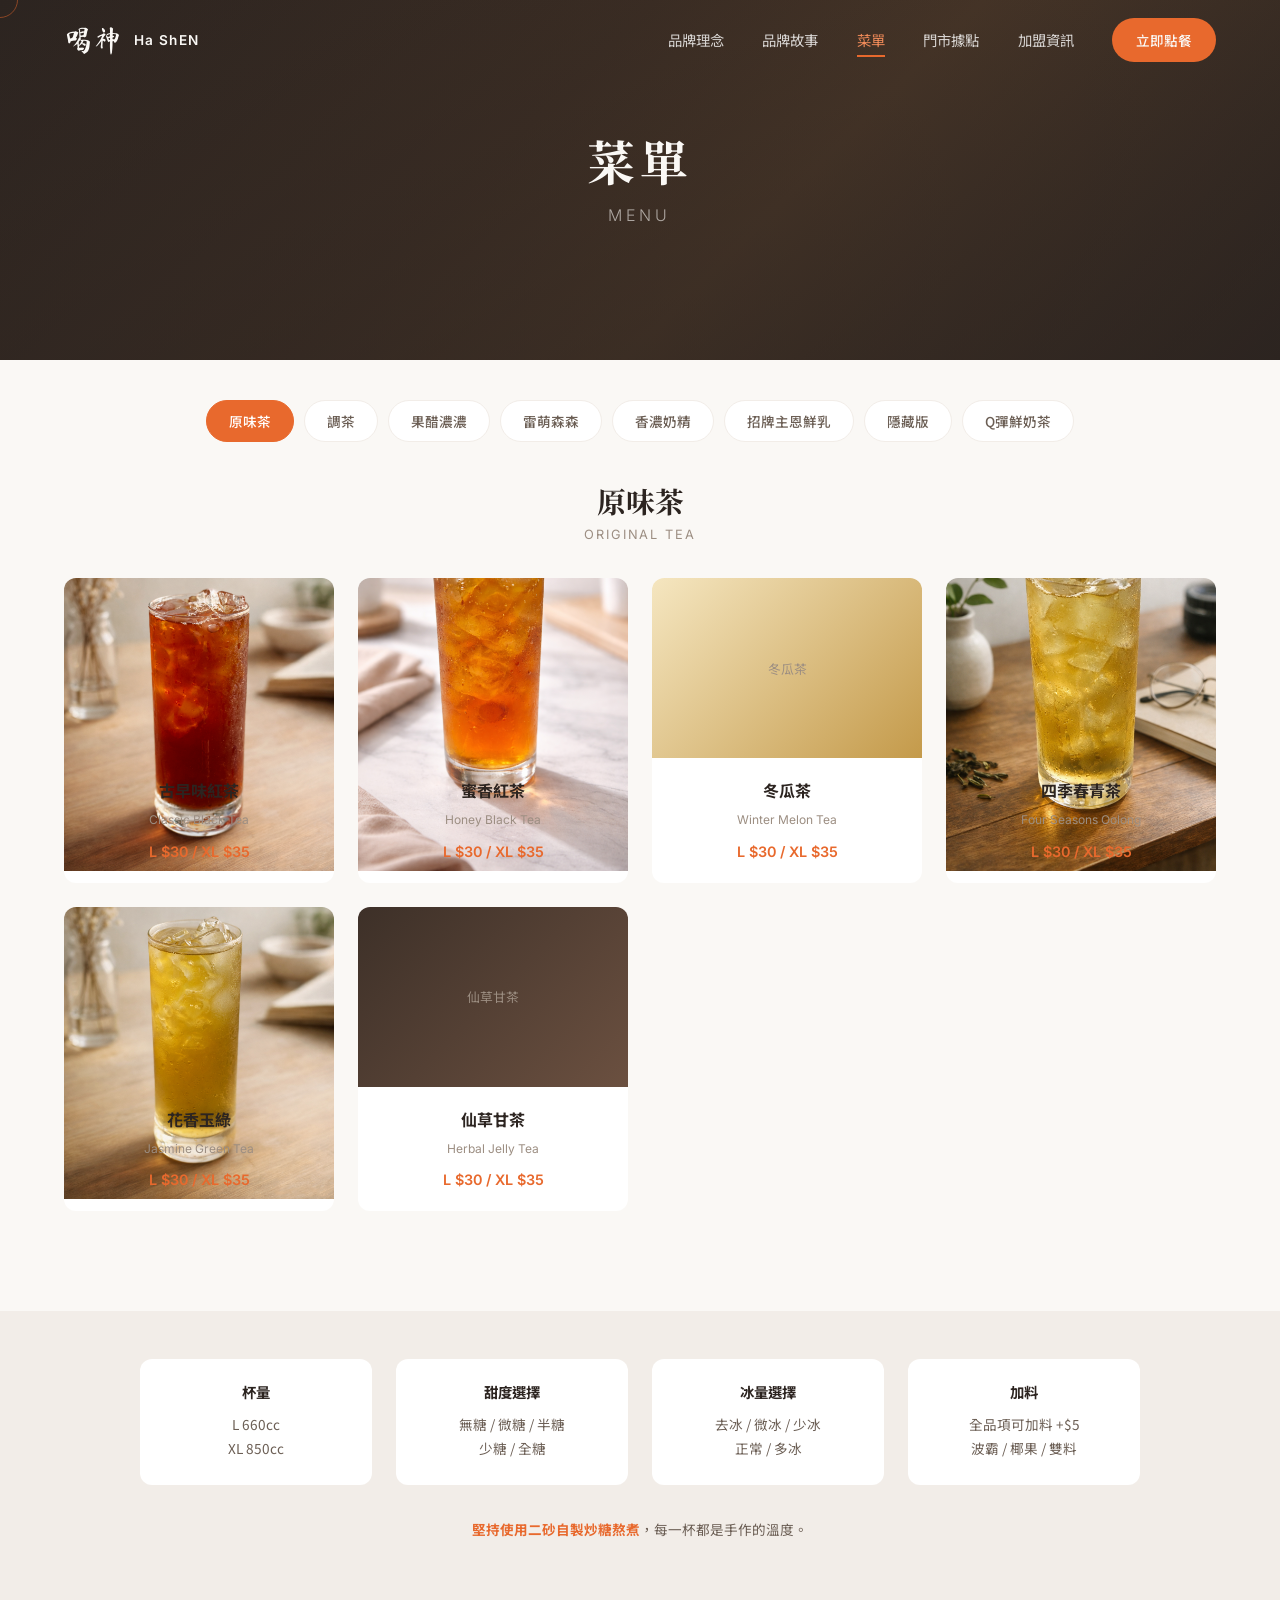
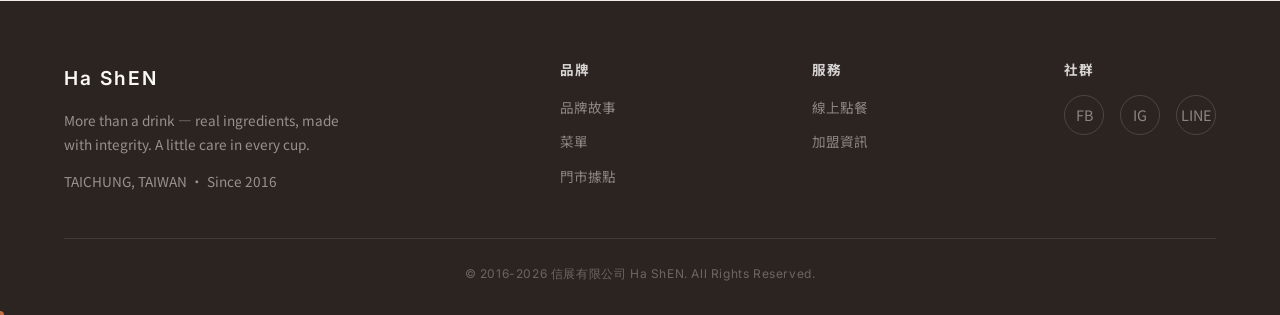
==== commit 7a79b034: "菜單頁5款飲品換上實拍照片 + 首頁推薦四季春青茶換圖" ====
--- a/pages/menu.html
+++ b/pages/menu.html
@@ -352,7 +352,7 @@
       </div>
       <div class="menu-grid stagger-children">
         <div class="menu-card reveal">
-          <div class="menu-card-image" style="background:linear-gradient(135deg,#e8c9a0,#c4783c);">古早味紅茶</div>
+          <div class="menu-card-image"><img src="../assets/images/古早味紅茶.png" alt="古早味紅茶"></div>
           <div class="menu-card-info">
             <div class="menu-card-name">古早味紅茶</div>
             <div class="menu-card-name-en">Classic Black Tea</div>
@@ -360,7 +360,7 @@
           </div>
         </div>
         <div class="menu-card reveal">
-          <div class="menu-card-image" style="background:linear-gradient(135deg,#f0d5a8,#d4955a);">蜜香紅茶</div>
+          <div class="menu-card-image"><img src="../assets/images/蜜香紅茶.png" alt="蜜香紅茶"></div>
           <div class="menu-card-info">
             <div class="menu-card-name">蜜香紅茶</div>
             <div class="menu-card-name-en">Honey Black Tea</div>
@@ -376,7 +376,7 @@
           </div>
         </div>
         <div class="menu-card reveal">
-          <div class="menu-card-image" style="background:linear-gradient(135deg,#d5e8d0,#8cb87a);">四季春青茶</div>
+          <div class="menu-card-image"><img src="../assets/images/四季春青茶.png" alt="四季春青茶"></div>
           <div class="menu-card-info">
             <div class="menu-card-name">四季春青茶</div>
             <div class="menu-card-name-en">Four Seasons Oolong</div>
@@ -384,7 +384,7 @@
           </div>
         </div>
         <div class="menu-card reveal">
-          <div class="menu-card-image" style="background:linear-gradient(135deg,#c8e6c0,#7aad6a);">花香玉綠</div>
+          <div class="menu-card-image"><img src="../assets/images/花香玉綠.png" alt="花香玉綠"></div>
           <div class="menu-card-info">
             <div class="menu-card-name">花香玉綠</div>
             <div class="menu-card-name-en">Jasmine Green Tea</div>
@@ -618,7 +618,7 @@
           </div>
         </div>
         <div class="menu-card reveal">
-          <div class="menu-card-image" style="background:linear-gradient(135deg,#d8ead0,#90b880);">青茶拿鐵</div>
+          <div class="menu-card-image"><img src="../assets/images/青茶拿鐵.png" alt="青茶拿鐵"></div>
           <div class="menu-card-info">
             <div class="menu-card-name">青茶拿鐵</div>
             <div class="menu-card-name-en">Oolong Tea Latte</div>
--- a/css/style.css
+++ b/css/style.css
@@ -397,16 +397,13 @@
   gap: 12px;
 }
 
+/* --- Navbar: transparent state (over Hero, text = white) --- */
 .nav-logo-calligraphy {
   font-family: 'Ma Shan Zheng', 'Liu Jian Mao Cao', cursive;
   font-size: 1.8rem;
   line-height: 1;
-  color: var(--color-text-primary);
-  transition: font-size 0.4s var(--ease-smooth);
-}
-
-.navbar.scrolled .nav-logo-calligraphy {
-  font-size: 1.5rem;
+  color: var(--color-text-inverse);
+  transition: font-size 0.4s var(--ease-smooth), color 0.4s var(--ease-smooth);
 }
 
 .nav-logo-text {
@@ -414,6 +411,17 @@
   font-size: 0.85rem;
   font-weight: 600;
   letter-spacing: 0.1em;
+  color: var(--color-text-inverse);
+  transition: color 0.4s var(--ease-smooth);
+}
+
+/* --- Navbar: scrolled state (glass bg, text = dark) --- */
+.navbar.scrolled .nav-logo-calligraphy {
+  font-size: 1.5rem;
+  color: var(--color-text-primary);
+}
+
+.navbar.scrolled .nav-logo-text {
   color: var(--color-text-primary);
 }
 
@@ -423,14 +431,15 @@
   gap: clamp(20px, 3vw, 40px);
 }
 
+/* Transparent state: white text */
 .nav-link {
   font-family: var(--font-heading);
   font-size: 0.9rem;
   font-weight: 400;
-  color: var(--color-text-secondary);
+  color: rgba(255, 255, 255, 0.8);
   position: relative;
   padding: 4px 0;
-  transition: color var(--duration-fast) var(--ease-smooth);
+  transition: color 0.4s var(--ease-smooth);
 }
 
 .nav-link::after {
@@ -445,7 +454,7 @@
 }
 
 .nav-link:hover {
-  color: var(--color-text-primary);
+  color: #fff;
 }
 
 .nav-link:hover::after {
@@ -453,11 +462,24 @@
 }
 
 .nav-link.active {
-  color: var(--color-brand);
+  color: var(--color-brand-light);
 }
 
 .nav-link.active::after {
   width: 100%;
+}
+
+/* Scrolled state: dark text */
+.navbar.scrolled .nav-link {
+  color: var(--color-text-secondary);
+}
+
+.navbar.scrolled .nav-link:hover {
+  color: var(--color-text-primary);
+}
+
+.navbar.scrolled .nav-link.active {
+  color: var(--color-brand);
 }
 
 .nav-order-btn {
@@ -510,9 +532,13 @@
   display: block;
   width: 24px;
   height: 2px;
-  background: var(--color-text-primary);
+  background: var(--color-text-inverse);
   transition: all 0.3s var(--ease-smooth);
   border-radius: 2px;
+}
+
+.navbar.scrolled .nav-toggle span {
+  background: var(--color-text-primary);
 }
 
 /* --- Section Common --- */
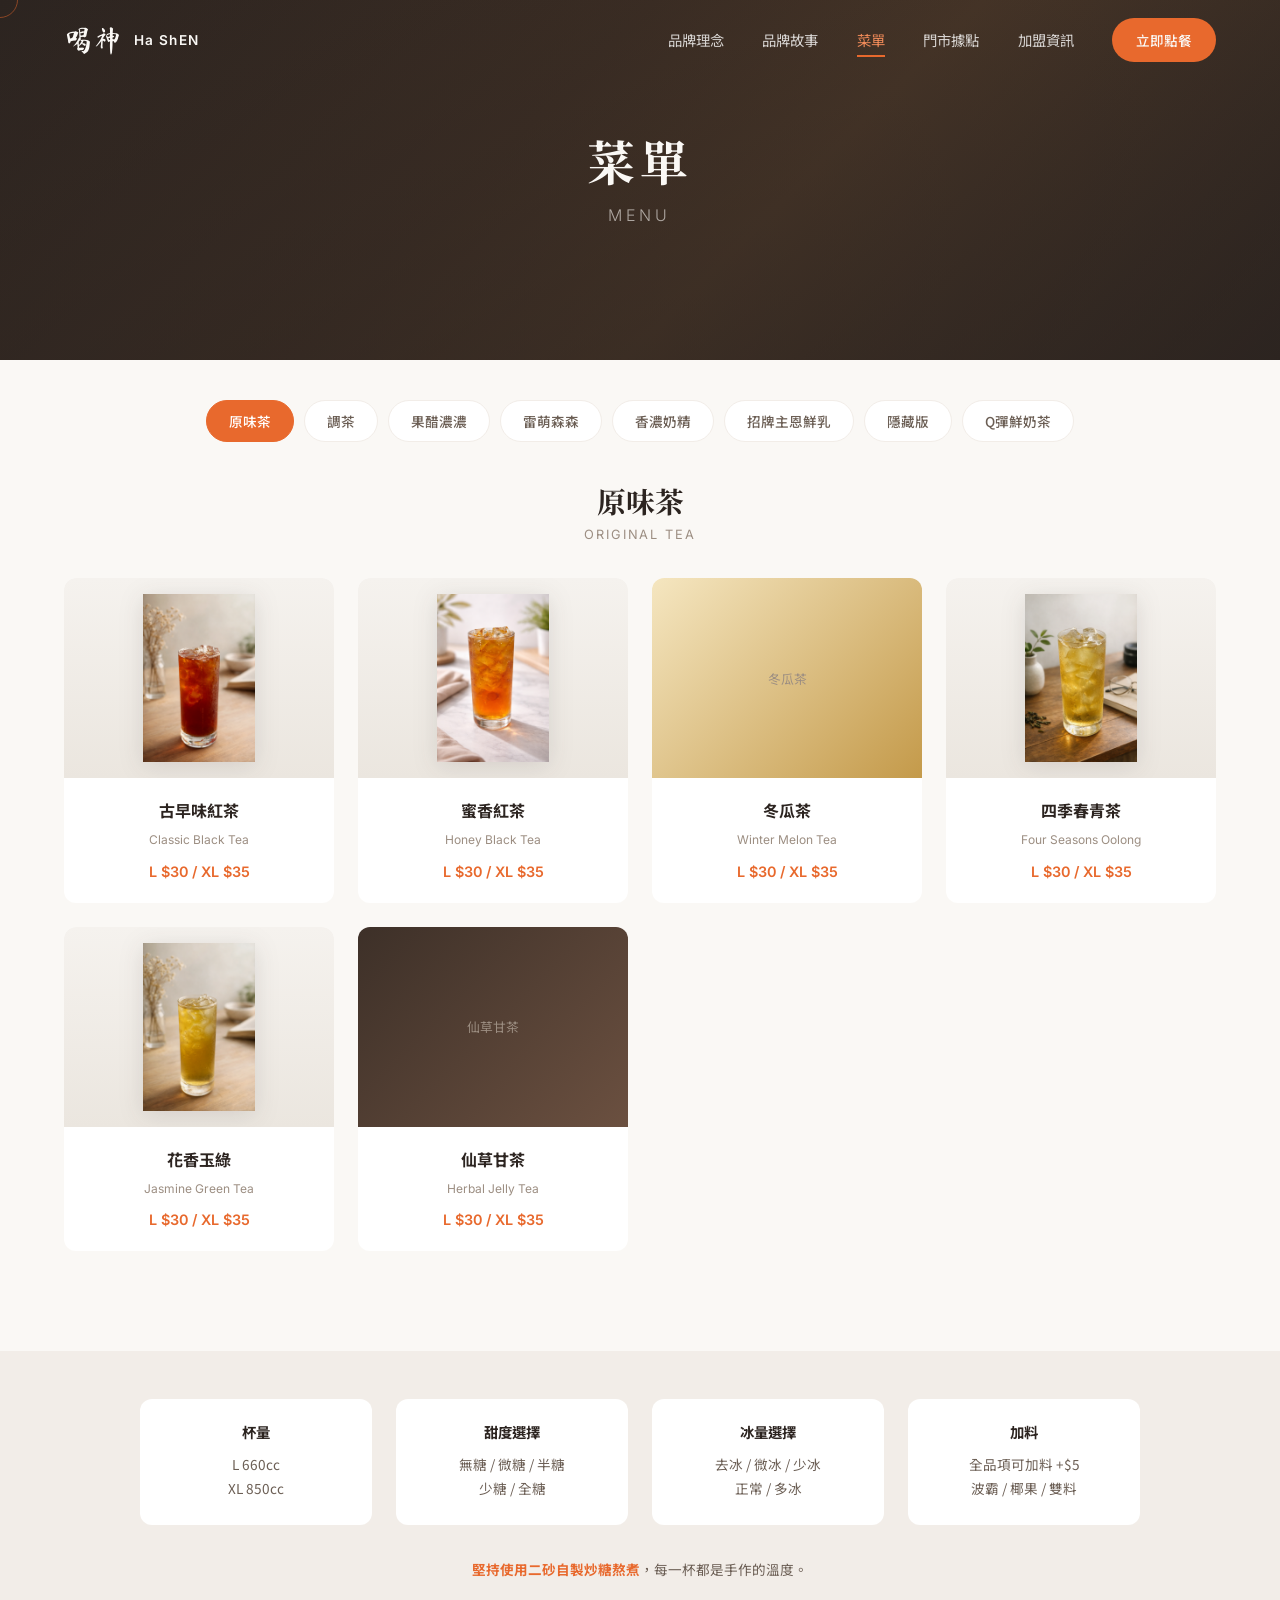
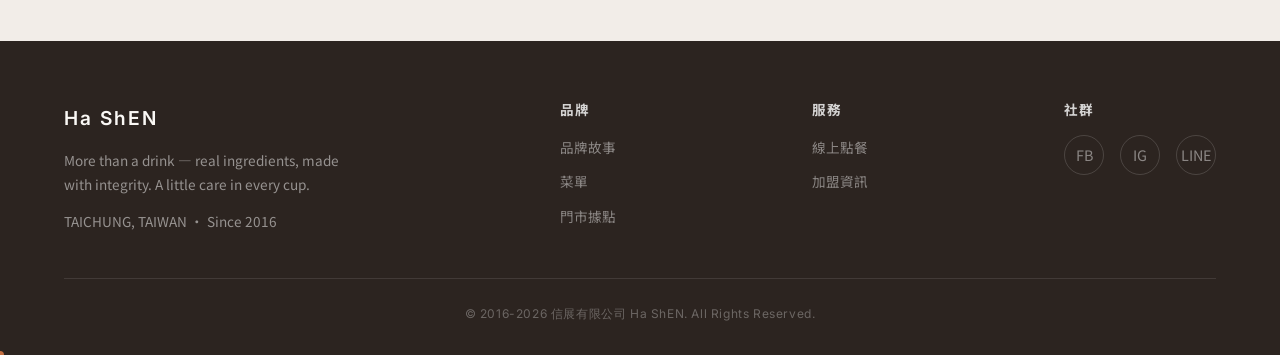
==== commit 81c234be: "飲品卡片改為 contain 置中 + 統一淺暖灰背景 + 留白 + 陰影質感" ====
--- a/pages/menu.html
+++ b/pages/menu.html
@@ -164,12 +164,29 @@
     }
 
     .menu-card-image {
-      height: 180px;
+      height: 200px;
       display: flex;
       align-items: center;
       justify-content: center;
       color: var(--color-text-tertiary);
       font-size: 0.8rem;
+      background: linear-gradient(180deg, #f5f2ee 0%, #ebe6df 100%);
+      padding: 16px;
+      overflow: hidden;
+    }
+
+    .menu-card-image img {
+      max-width: 100%;
+      max-height: 100%;
+      width: auto;
+      height: auto;
+      object-fit: contain;
+      filter: drop-shadow(0 4px 12px rgba(44, 36, 32, 0.12));
+      transition: transform 0.5s cubic-bezier(0.25, 0.46, 0.45, 0.94);
+    }
+
+    .menu-card:hover .menu-card-image img {
+      transform: scale(1.06);
     }
 
     .menu-card-info {
@@ -270,7 +287,8 @@
       }
 
       .menu-card-image {
-        height: 140px;
+        height: 150px;
+        padding: 12px;
       }
     }
 
--- a/css/style.css
+++ b/css/style.css
@@ -899,20 +899,27 @@
 
 .drink-card-image {
   position: relative;
-  height: 220px;
+  height: 240px;
   overflow: hidden;
-  background: var(--color-bg-secondary);
+  background: linear-gradient(180deg, #f5f2ee 0%, #ebe6df 100%);
+  display: flex;
+  align-items: center;
+  justify-content: center;
+  padding: 20px;
 }
 
 .drink-card-image img {
-  width: 100%;
-  height: 100%;
-  object-fit: cover;
+  max-width: 100%;
+  max-height: 100%;
+  width: auto;
+  height: auto;
+  object-fit: contain;
   transition: transform 0.6s var(--ease-smooth);
+  filter: drop-shadow(0 4px 12px rgba(44, 36, 32, 0.12));
 }
 
 .drink-card:hover .drink-card-image img {
-  transform: scale(1.08);
+  transform: scale(1.06);
 }
 
 .drink-card-info {
@@ -1473,7 +1480,8 @@
   }
 
   .drink-card-image {
-    height: 140px;
+    height: 160px;
+    padding: 14px;
   }
 
   .drink-card-info {
